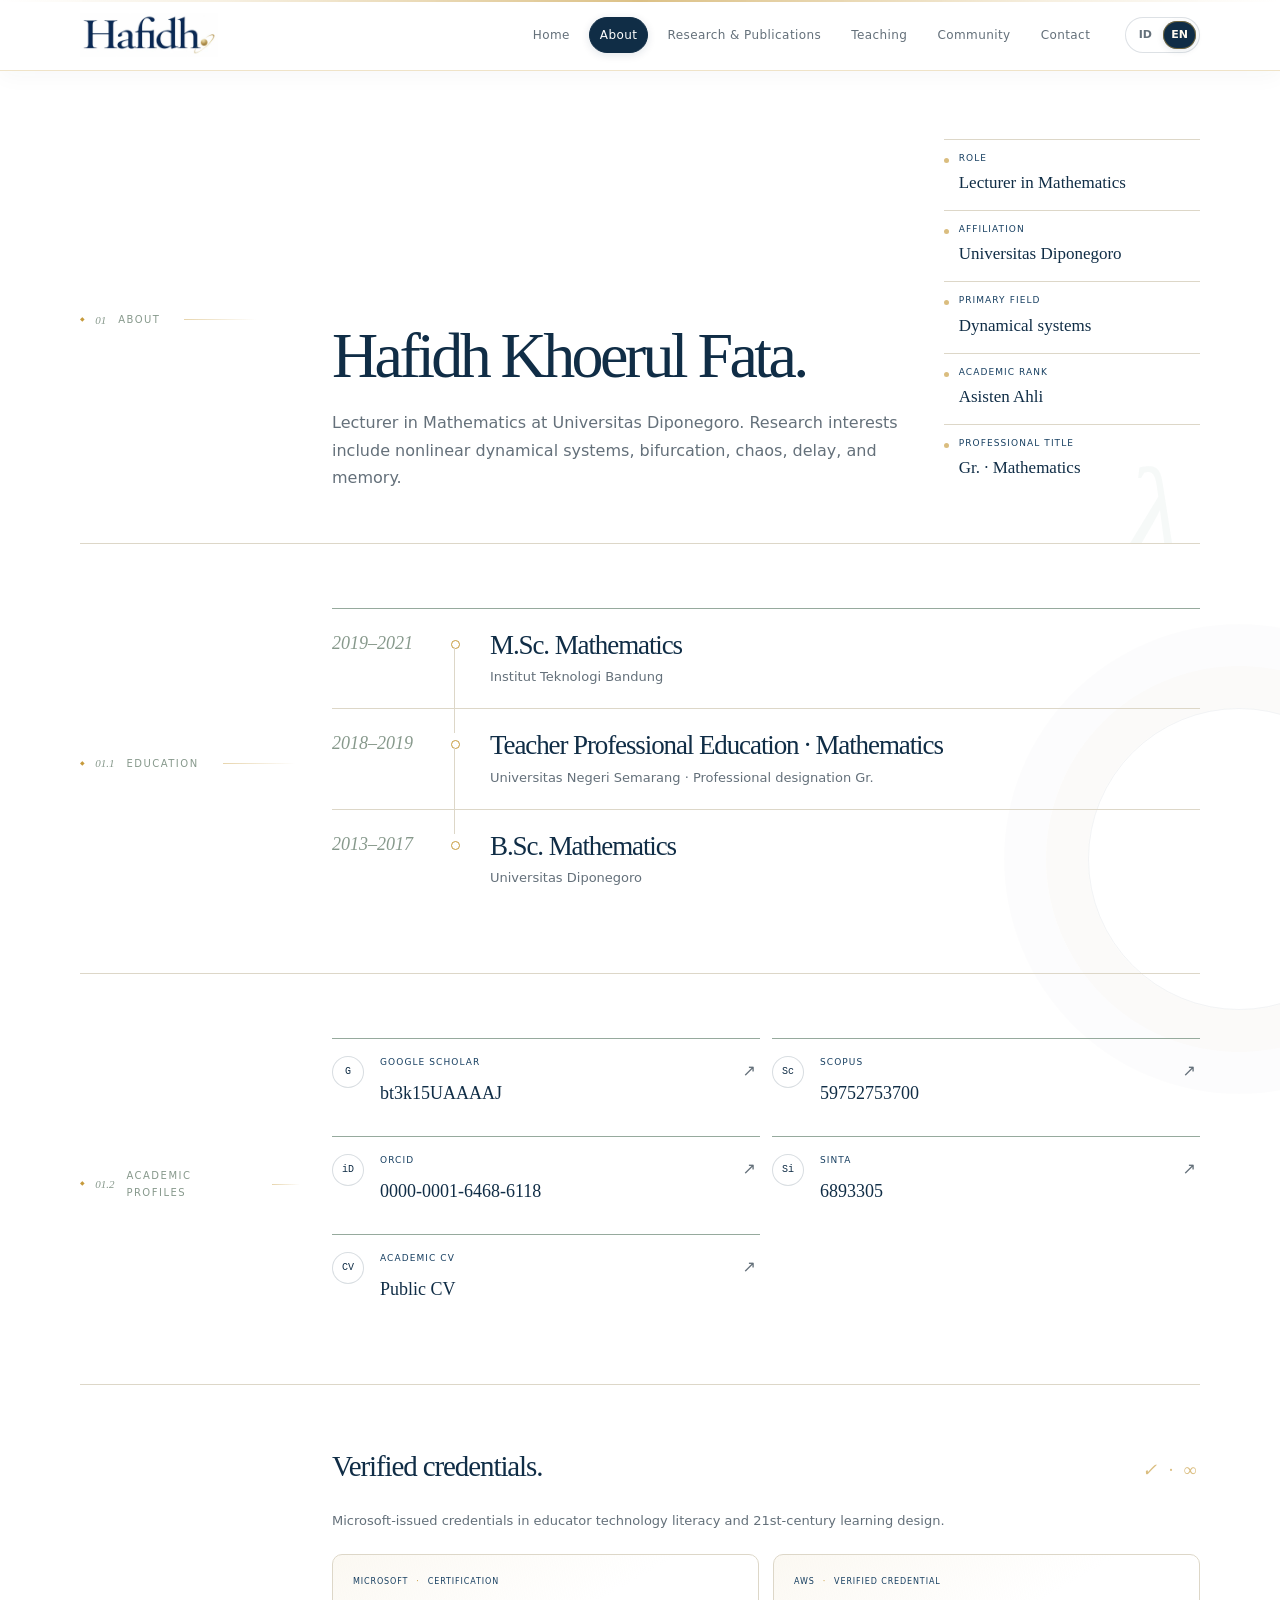
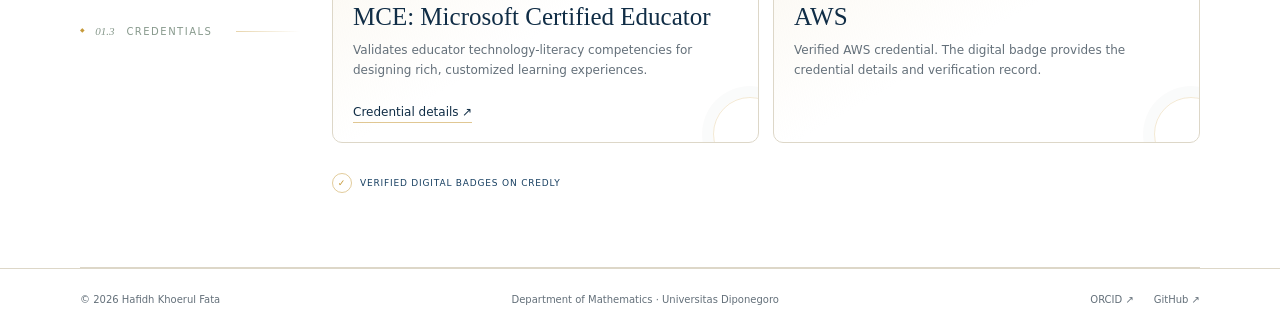
==== about/index.html @ 0c9932e9 "Correct verified credentials to AWS and MCE" ====
<!doctype html><html lang="en"><head>
<meta charset="utf-8"><meta name="viewport" content="width=device-width,initial-scale=1"><meta name="theme-color" content="#ffffff">
<meta name="description" content="Academic profile of Hafidh Khoerul Fata, lecturer in Mathematics at Universitas Diponegoro.">
<title>About · Hafidh Khoerul Fata</title><link rel="canonical" href="https://hafidh-fata.github.io/about/">
<link rel="icon" href="data:image/svg+xml,%3Csvg xmlns='http://www.w3.org/2000/svg' viewBox='0 0 64 64'%3E%3Crect width='64' height='64' rx='16' fill='%23102d46'/%3E%3Ctext x='32' y='44' font-size='40' font-family='Georgia' text-anchor='middle' fill='%23f7f7f2'%3Eh%3C/text%3E%3C/svg%3E">
<link rel="stylesheet" href="/styles.css"><meta property="og:title" content="About · Hafidh Khoerul Fata"><meta property="og:description" content="Academic profile, education, researcher identities, and verified credentials."><meta property="og:type" content="profile"><meta property="og:url" content="https://hafidh-fata.github.io/about/"><meta name="twitter:card" content="summary">
<script type="application/ld+json">{"@context":"https://schema.org","@type":"Person","name":"Hafidh Khoerul Fata","honorificSuffix":"Gr.","url":"https://hafidh-fata.github.io/about/","jobTitle":"Lecturer in Mathematics","affiliation":{"@type":"CollegeOrUniversity","name":"Universitas Diponegoro"},"alumniOf":[{"@type":"CollegeOrUniversity","name":"Universitas Diponegoro"},{"@type":"CollegeOrUniversity","name":"Universitas Negeri Semarang"},{"@type":"CollegeOrUniversity","name":"Institut Teknologi Bandung"}],"sameAs":["https://orcid.org/0000-0001-6468-6118","https://www.scopus.com/authid/detail.uri?authorId=59752753700","https://scholar.google.com/citations?user=bt3k15UAAAAJ","https://sinta.kemdiktisaintek.go.id/authors/profile/6893305"]}</script>
</head>
<body data-page="about"><a class="skip" href="#main" data-i18n="skip">Skip to content</a>
<header><div class="wrap nav">
<a class="brand brand-logo" href="/" aria-label="Hafidh Khoerul Fata"><img class="brand-mark" src="/assets/hafidh-logo.webp" alt="" decoding="async" style="display:block;width:138px;height:auto;max-width:138px;"></a>
<nav aria-label="Main navigation">
<a href="/" data-nav="home" data-i18n="navHome">Home</a>
<a href="/about/" data-nav="about" data-i18n="navAbout">About</a>
<a href="/research/" data-nav="research" data-i18n="navResearchPublications">Research &amp; Publications</a>
<a href="/teaching/" data-nav="teaching" data-i18n="navTeaching">Teaching</a>
<a href="/community/" data-nav="community" data-i18n="navCommunity">Community</a>
<a href="/contact/" data-nav="contact" data-i18n="navContact">Contact</a>
</nav>
<div class="languages" role="group" aria-label="Language / Bahasa"><button type="button" data-lang="id" aria-label="Bahasa Indonesia" aria-pressed="false">ID</button><button type="button" data-lang="en" aria-label="English" aria-pressed="true">EN</button></div>
</div></header>

<main id="main"><div class="wrap">
<section class="profile-hero">
<div class="section-label"><span>01</span><span data-i18n="aboutLabel">ABOUT</span></div>
<div class="profile-hero-main">
<div>
<h1>Hafidh Khoerul Fata.</h1>
<p class="profile-lead" data-i18n="aboutLead">Lecturer in Mathematics at Universitas Diponegoro. Research interests include nonlinear dynamical systems, bifurcation, chaos, delay, and memory.</p>
</div>
<div class="profile-summary">
<div><small data-i18n="factRole">ROLE</small><strong data-i18n="factRoleValue">Lecturer in Mathematics</strong></div>
<div><small data-i18n="factAff">AFFILIATION</small><strong data-i18n="factAffValue">Universitas Diponegoro</strong></div>
<div><small data-i18n="factField">PRIMARY FIELD</small><strong data-i18n="factFieldValue">Dynamical systems</strong></div><div><small data-i18n="academicRankLabel">ACADEMIC RANK</small><strong data-i18n="academicRankValue">Asisten Ahli</strong></div><div><small data-i18n="professionalTitleLabel">PROFESSIONAL TITLE</small><strong data-i18n="professionalTitleValue">Gr. · Mathematics</strong></div>
</div>
</div>
</section>

<section class="section"><div class="content-grid">
<div class="section-label"><span>01.1</span><span data-i18n="educationLabel">EDUCATION</span></div>
<div class="education-list">
<article><div class="education-year">2019–2021</div><div><h2 data-i18n="eduMaster">M.Sc. Mathematics</h2><p>Institut Teknologi Bandung</p></div></article>
<article><div class="education-year">2018–2019</div><div><h2 data-i18n="eduProfessional">Teacher Professional Education · Mathematics</h2><p>Universitas Negeri Semarang · <span data-i18n="professionalDesignation">Professional designation Gr.</span></p></div></article>
<article><div class="education-year">2013–2017</div><div><h2 data-i18n="eduBachelor">B.Sc. Mathematics</h2><p>Universitas Diponegoro</p></div></article>
</div>
</div></section>

<section class="section"><div class="content-grid">
<div class="section-label"><span>01.2</span><span data-i18n="academicProfiles">ACADEMIC PROFILES</span></div>
<div class="profile-links">
<a href="https://scholar.google.com/citations?hl=en&user=bt3k15UAAAAJ"><small>Google Scholar</small><strong>bt3k15UAAAAJ</strong><span>↗</span></a>
<a href="https://www.scopus.com/authid/detail.uri?authorId=59752753700"><small>Scopus</small><strong>59752753700</strong><span>↗</span></a>
<a href="https://orcid.org/0000-0001-6468-6118"><small>ORCID</small><strong>0000-0001-6468-6118</strong><span>↗</span></a>
<a href="https://sinta.kemdiktisaintek.go.id/authors/profile/6893305"><small>SINTA</small><strong>6893305</strong><span>↗</span></a><a href="/cv/"><small data-i18n="academicCv">ACADEMIC CV</small><strong data-i18n="viewCv">Public CV</strong><span>↗</span></a>
</div>
</div></section>

<section class="section"><div class="content-grid">
<div class="section-label"><span>01.3</span><span data-i18n="credentialsLabel">CREDENTIALS</span></div>
<div class="credentials-block">
<div class="credential-heading-row"><h2 data-i18n="credentialsHeading">Verified credentials.</h2><span class="math-ornament" aria-hidden="true">✓ · ∞</span></div>
<p class="credential-intro" data-i18n="credentialsIntro">Verified professional credentials from AWS and Microsoft.</p>
<div class="credential-detail-grid">
<article class="credential-detail">
<div class="credential-kicker"><span>Microsoft</span><span>Certification</span></div>
<h3>MCE: Microsoft Certified Educator</h3>
<p data-i18n="mceDescription">Validates educator technology-literacy competencies for designing rich, customized learning experiences.</p>
<a class="text-link" href="https://learn.microsoft.com/en-us/credentials/certifications/microsoft-certified-educator/" data-i18n="credentialLearnMore">Credential details ↗</a>
</article>
<article class="credential-detail">
<div class="credential-kicker"><span>AWS</span><span data-i18n="verifiedCredential">Verified credential</span></div>
<h3>AWS</h3>
<p data-i18n="awsCredentialDescription">Verified AWS credential. The digital badge provides the credential details and verification record.</p>
</article>
</div>
<div class="credential-verification-label"><span aria-hidden="true">✓</span><span data-i18n="credlyVerification">Verified digital badges on Credly</span></div>
<div class="credential-grid">
<div data-iframe-width="150" data-iframe-height="270" data-share-badge-id="0ee6dc2f-8d0f-4e94-ad6f-f0076de684e7" data-share-badge-host="https://www.credly.com"></div>
<div data-iframe-width="150" data-iframe-height="270" data-share-badge-id="3b27a1b9-ca10-4aec-8797-dd8df52ab67c" data-share-badge-host="https://www.credly.com"></div>
</div>
</div>
</div></section>
</div></main>

<footer><div class="wrap footer-inner"><span>© <span id="year">2026</span> Hafidh Khoerul Fata</span><span data-i18n="footerLocation">Department of Mathematics · Universitas Diponegoro</span><div><a href="https://orcid.org/0000-0001-6468-6118">ORCID ↗</a><a href="https://github.com/hafidh-fata">GitHub ↗</a></div></div></footer>
<script async src="https://cdn.credly.com/assets/utilities/embed.js"></script><script src="/site.js"></script></body></html>
---- styles.css ----
:root{--paper:#f7f7f2;--ink:#192e33;--muted:#586967;--teal:#246a62;--line:#d8dfd8;--soft:#e9eee5;--accent:#c16b39;--serif:Georgia,'Times New Roman',serif}
*{box-sizing:border-box}
html{scroll-behavior:smooth}
body{margin:0;background:var(--paper);color:var(--ink);font:16px/1.7 system-ui,-apple-system,BlinkMacSystemFont,'Segoe UI',sans-serif}
a{color:inherit;text-decoration:none}
button{font:inherit}
a:focus-visible,button:focus-visible{outline:3px solid var(--accent);outline-offset:5px}
::selection{background:#c9ded3}
.wrap{width:min(1180px,calc(100% - 96px));margin:auto}
.skip{position:fixed;top:-80px;left:10px;background:var(--ink);color:white;padding:12px;z-index:100}
.skip:focus{top:10px}
header{position:sticky;top:0;z-index:20;background:rgba(247,247,242,.96);backdrop-filter:blur(10px);border-bottom:1px solid var(--line)}
.nav{min-height:86px;display:flex;align-items:center;justify-content:space-between;gap:28px}
.brand{font-family:var(--serif);font-size:29px;letter-spacing:-1.3px;white-space:nowrap}
.brand span{color:var(--teal)}
nav{display:flex;gap:27px;align-items:center;margin-left:auto}
nav a{font-size:12px;letter-spacing:.035em;color:var(--muted);position:relative}
nav a:hover,nav a[aria-current="page"]{color:var(--teal)}
nav a[aria-current="page"]:after{content:"";position:absolute;left:0;right:0;bottom:-11px;height:1px;background:var(--teal)}
.languages{display:flex;gap:2px;padding:4px;border:1px solid var(--line);border-radius:6px}
.languages button{font-size:11px;font-weight:650;border:0;padding:5px 9px;background:transparent;color:var(--muted);cursor:pointer;border-radius:3px}
.languages button[aria-pressed=true]{background:var(--ink);color:#fff}
.eyebrow{font-size:10px;font-weight:650;letter-spacing:.19em;text-transform:uppercase;color:var(--teal);display:flex;align-items:center;gap:12px}
.eyebrow:before{content:"";width:24px;height:1px;background:currentColor}
h1,h2,h3,p{overflow-wrap:anywhere}
h1{font:clamp(48px,5.8vw,76px)/1.03 var(--serif);letter-spacing:-3.6px;margin:27px 0 25px;font-weight:400}
h1 em{font-weight:400;color:var(--teal)}
h2{font:40px/1.2 var(--serif);font-weight:400;letter-spacing:-1.1px;margin:0}
h3{font-weight:500}
.intro{font-size:17px;line-height:1.8;color:var(--muted);max-width:500px}
.affiliation{font-size:12px;color:var(--muted);margin:25px 0 30px;padding-left:14px;border-left:2px solid #a8bcb0}
.actions,.small-links{display:flex;gap:24px;align-items:center;flex-wrap:wrap}
.button{display:inline-flex;gap:26px;align-items:center;padding:12px 21px;background:var(--ink);color:#fff;font-size:12px;border-radius:3px}
.button:hover{background:var(--teal)}
.text-link{font-size:12px;border-bottom:1px solid #9aaea0;padding-bottom:3px}
.home-hero{display:grid;grid-template-columns:1.1fr 1fr;gap:70px;align-items:center;padding:85px 0 65px}
.art-shell{min-width:0}
.art{position:relative;aspect-ratio:1/1.04;background:#172f35;border-radius:5px;overflow:hidden;color:#e4eadf;margin:0}
.art:before{position:absolute;inset:0;content:"";background-image:linear-gradient(#ffffff05 1px,transparent 1px),linear-gradient(90deg,#ffffff05 1px,transparent 1px);background-size:44px 44px}
.art-top{position:absolute;top:25px;left:28px;right:28px;display:flex;justify-content:space-between;font-size:9px;letter-spacing:.13em;color:#b2c5be}
.art svg{position:absolute;width:100%;height:100%;inset:0}
.art-bottom{position:absolute;bottom:25px;left:28px;right:28px;border-top:1px solid #ffffff25;padding-top:15px;display:flex;justify-content:space-between;align-items:flex-end;gap:15px}
.art-bottom p{margin:0;font:italic 19px/1.3 var(--serif);max-width:58%}
.art-bottom>span{flex-shrink:0;font:10px/1.7 monospace;color:#b2c5be}
.dot{width:5px;height:5px;background:#b4c7a2;border-radius:50%;display:inline-block;margin-right:6px}
.orbit-controls{display:flex;align-items:center;justify-content:space-between;gap:12px;padding-top:12px;min-height:48px}
.orbit-buttons{display:flex;gap:8px}
.orbit-controls button{border:1px solid var(--line);border-radius:4px;padding:7px 12px;background:transparent;color:var(--ink);font-size:11px;cursor:pointer;min-height:36px}
.orbit-controls button:hover:not(:disabled){background:var(--soft)}
.orbit-controls button:disabled{opacity:.45;cursor:default}
#orbit-status{font-size:10px;color:var(--muted);text-align:right}
.subjects{border-top:1px solid var(--line);border-bottom:1px solid var(--line);display:flex;gap:20px;justify-content:space-between;padding:20px 0;font-size:10px;color:var(--muted);text-transform:uppercase;letter-spacing:.1em}
.subjects span+span:before{content:"＋";margin-right:25px;color:#789285}
.home-section,.section{padding:78px 0;border-bottom:1px solid var(--line)}
.section-head{display:grid;grid-template-columns:250px 1fr;gap:40px;margin-bottom:40px}
.section-label{font-size:10px;color:var(--teal);letter-spacing:.15em;text-transform:uppercase;padding-top:10px}
.section-label span{color:#87998c;margin-right:17px}
.section-summary{margin:17px 0 0;max-width:700px;color:var(--muted);font-size:15px}
.home-grid{display:grid;grid-template-columns:repeat(4,1fr);gap:28px}.research-grid{display:grid;grid-template-columns:repeat(3,1fr);gap:32px}
.card{padding-top:22px;border-top:1px solid #96aa9d}
.card-number{font:italic 24px var(--serif);color:#8ba18c}
.card h3{font:24px/1.25 var(--serif);font-weight:400;margin:20px 0 13px}
.card p{font-size:13px;color:var(--muted);margin:0 0 18px}
.tags{display:flex;gap:7px;flex-wrap:wrap;margin-top:20px}
.tags span{font-size:9px;border:1px solid var(--line);padding:4px 8px;border-radius:3px;color:var(--muted)}
.page-hero{padding:82px 0 62px;border-bottom:1px solid var(--line);display:grid;grid-template-columns:250px minmax(0,1fr);gap:40px}
.page-hero h1{font-size:clamp(46px,5vw,70px);max-width:800px;margin-top:10px}
.page-hero p{max-width:700px;color:var(--muted);font-size:16px}
.content-grid{display:grid;grid-template-columns:250px minmax(0,1fr);gap:40px}
.prose{max-width:760px}
.prose p{color:var(--muted);margin:0 0 22px}
.prose strong{color:var(--ink);font-weight:600}
.fact-grid{display:grid;grid-template-columns:repeat(2,1fr);gap:22px;margin-top:34px}
.fact{border-top:1px solid var(--line);padding-top:15px}
.fact small{display:block;color:var(--teal);font-size:9px;letter-spacing:.13em;text-transform:uppercase;margin-bottom:7px}
.fact span{font-family:var(--serif);font-size:19px}
.research-list{display:grid;gap:46px}
.research-item{display:grid;grid-template-columns:120px minmax(0,1fr);gap:30px;padding-top:25px;border-top:1px solid #96aa9d}
.research-item .number{font:italic 27px var(--serif);color:#8ba18c}
.research-item h2{font-size:31px;margin-bottom:13px}
.research-item p{color:var(--muted);margin:0;max-width:720px}
.publication-list{display:grid;gap:0}
.publication{padding:28px 0;border-top:1px solid var(--line)}
.publication:first-child{border-top:1px solid #96aa9d}
.pub-meta{display:flex;justify-content:space-between;gap:16px;font-size:10px;color:var(--teal);letter-spacing:.1em}
.publication h2{font-size:27px;line-height:1.35;margin:14px 0}
.publication h2 a:hover{color:var(--teal)}
.publication p{font-size:13px;color:var(--muted);margin:6px 0}
.course-list{display:grid;gap:0}
.course{display:grid;grid-template-columns:minmax(0,1fr) auto;gap:25px;align-items:start;border-top:1px solid var(--line);padding:24px 0}
.course h2{font-size:25px}
.course p{font-size:13px;color:var(--muted);max-width:690px;margin:8px 0 0}
.course .level{font-size:10px;letter-spacing:.06em;color:var(--muted);white-space:nowrap;padding-top:8px}
.contact-panel{margin:0;padding:44px 46px;background:var(--soft);border-radius:4px;display:grid;grid-template-columns:1fr auto;gap:40px;align-items:center}
.contact-panel h2{font-size:35px;margin:10px 0 13px}
.contact-panel p{color:var(--muted);font-size:14px;max-width:600px;margin:0}
.contact-list{margin-top:32px;display:grid;grid-template-columns:repeat(3,1fr);gap:20px}
.contact-item{border-top:1px solid #96aa9d;padding-top:15px}
.contact-item small{display:block;color:var(--teal);font-size:9px;letter-spacing:.12em;text-transform:uppercase}
.contact-item a,.contact-item span{display:inline-block;margin-top:8px;font-size:13px}
footer{border-top:1px solid var(--line);padding:26px 0}
.footer-inner{display:flex;justify-content:space-between;gap:20px;font-size:10px;color:var(--muted)}
.footer-inner a{margin-left:20px}
@media(max-width:1000px){.wrap{width:calc(100% - 56px)}.home-hero{gap:35px}nav{gap:14px}.section-head,.page-hero,.content-grid{grid-template-columns:170px 1fr;gap:25px}.subjects{font-size:8px;gap:10px}.subjects span+span:before{margin-right:10px}}
@media(max-width:760px){.wrap{width:calc(100% - 40px)}.nav{min-height:72px;gap:12px;flex-wrap:wrap;padding:16px 0 12px}.brand{font-size:27px}.languages{margin-left:auto}nav{order:3;width:100%;margin:0;justify-content:space-between;gap:8px;overflow-x:auto;padding-bottom:2px}nav a{font-size:10px;white-space:nowrap}nav a[aria-current="page"]:after{bottom:-5px}.home-hero{grid-template-columns:1fr;gap:36px;padding:45px 0 35px}h1{font-size:58px;letter-spacing:-3px}.intro{font-size:16px;max-width:100%}.art{aspect-ratio:1.12}.subjects{flex-wrap:wrap;justify-content:flex-start;gap:10px 20px;font-size:9px}.subjects span+span:before{display:none}.home-section,.section{padding:48px 0}.section-head,.page-hero,.content-grid{display:block}.section-label{margin-bottom:17px}.home-grid,.research-grid{grid-template-columns:1fr;gap:29px}.page-hero{padding:48px 0 38px}.page-hero h1{font-size:50px}.fact-grid{grid-template-columns:1fr}.research-item{grid-template-columns:1fr;gap:8px}.research-item h2{font-size:28px}.contact-panel{padding:30px 25px;grid-template-columns:1fr}.contact-list{grid-template-columns:1fr}.course{grid-template-columns:1fr;gap:6px}.course .level{padding:0}.footer-inner{flex-direction:column;gap:8px}.footer-inner a{margin:0 22px 0 0}}
@media(prefers-reduced-motion:reduce){html{scroll-behavior:auto}}

@media(max-width:1000px) and (min-width:761px){.home-grid{grid-template-columns:repeat(2,1fr)}}

.home-feature-grid{display:grid;grid-template-columns:1fr 1fr;gap:40px}
.home-feature{padding-top:4px}
.home-feature h2{font-size:34px;margin:18px 0 14px;max-width:520px}
.home-feature>p{color:var(--muted);font-size:14px;max-width:560px;margin:0 0 20px}
.home-feature .text-link{display:inline-block;margin-top:22px}
.featured-work{border-left:1px solid var(--line);padding-left:40px}
.featured-work .pub-meta{margin-top:18px}
.featured-work h2{font-size:27px;line-height:1.35}
.home-profiles{display:grid;grid-template-columns:repeat(4,1fr);border-bottom:1px solid var(--line);padding:26px 0 34px}
.home-profiles a{padding:12px 18px;border-left:1px solid var(--line)}
.home-profiles a:first-child{border-left:0;padding-left:0}
.home-profiles small{display:block;color:var(--teal);font-size:9px;letter-spacing:.12em;text-transform:uppercase;margin-bottom:5px}
.home-profiles span{font-size:12px;color:var(--muted)}
.home-profiles a:hover span{color:var(--teal)}

.profile-hero{padding:82px 0 62px;border-bottom:1px solid var(--line);display:grid;grid-template-columns:250px minmax(0,1fr);gap:40px}
.profile-hero-main{display:grid;grid-template-columns:minmax(0,1.45fr) minmax(240px,.65fr);gap:54px;align-items:end}
.profile-hero h1{font-size:clamp(46px,5vw,70px);max-width:760px;margin:10px 0 20px}
.profile-lead{max-width:690px;color:var(--muted);font-size:16px;margin:0}
.profile-summary{display:grid;gap:15px;padding-bottom:8px}
.profile-summary div{border-top:1px solid var(--line);padding-top:11px}
.profile-summary small{display:block;color:var(--teal);font-size:9px;letter-spacing:.12em;text-transform:uppercase;margin-bottom:3px}
.profile-summary strong{font-family:var(--serif);font-size:17px;font-weight:400}

.education-list{display:grid;gap:0}
.education-list article{display:grid;grid-template-columns:130px minmax(0,1fr);gap:28px;border-top:1px solid var(--line);padding:24px 0}
.education-list article:first-child{border-top:1px solid #96aa9d}
.education-year{font:italic 18px var(--serif);color:#87998c;padding-top:4px}
.education-list h2{font-size:27px}
.education-list p{margin:5px 0 0;color:var(--muted);font-size:13px}

.profile-links{display:grid;grid-template-columns:repeat(2,1fr);gap:16px}
.profile-links a{position:relative;border-top:1px solid #96aa9d;padding:16px 34px 16px 0;min-height:86px}
.profile-links small{display:block;color:var(--teal);font-size:9px;letter-spacing:.12em;text-transform:uppercase;margin-bottom:7px}
.profile-links strong{font-family:var(--serif);font-size:18px;font-weight:400}
.profile-links a>span{position:absolute;right:4px;top:18px;color:var(--muted)}
.profile-links a:hover strong,.profile-links a:hover>span{color:var(--teal)}

.credentials-block h2{font-size:29px;margin-bottom:24px}
.credential-grid{display:flex;gap:30px;flex-wrap:wrap;align-items:flex-start}
@media(max-width:1000px){
 .home-feature-grid{gap:28px}
 .featured-work{padding-left:28px}
 .home-profiles{grid-template-columns:repeat(2,1fr)}
 .home-profiles a:nth-child(3){border-left:0;padding-left:0}
 .profile-hero{grid-template-columns:170px minmax(0,1fr);gap:25px}
 .profile-hero-main{grid-template-columns:1fr;gap:28px}
}
@media(max-width:760px){
 .home-feature-grid{grid-template-columns:1fr;gap:44px}
 .featured-work{border-left:0;border-top:1px solid var(--line);padding-left:0;padding-top:34px}
 .home-profiles{grid-template-columns:1fr;padding-top:12px}
 .home-profiles a,.home-profiles a:first-child,.home-profiles a:nth-child(3){border-left:0;border-top:1px solid var(--line);padding:14px 0}
 .profile-hero{display:block;padding:48px 0 38px}
 .profile-hero .section-label{margin-bottom:17px}
 .profile-hero h1{font-size:50px}
 .profile-links{grid-template-columns:1fr}
 .education-list article{grid-template-columns:1fr;gap:5px}
}

.index-badge{display:inline-block;margin-left:8px;padding:2px 6px;border:1px solid #9db4a8;border-radius:999px;font-size:8px;letter-spacing:.08em;text-transform:uppercase;color:var(--teal);vertical-align:1px}
.metrics-note{margin:18px 0 0;color:var(--muted);font-size:9px;letter-spacing:.12em;text-transform:uppercase}
.loading-text{color:var(--muted);font-size:13px}
.related-outputs{margin-top:22px;padding-top:16px;border-top:1px solid var(--line)}
.related-outputs>small{display:block;color:var(--teal);font-size:9px;letter-spacing:.12em;margin-bottom:7px}
.mini-output{display:grid;grid-template-columns:48px minmax(0,1fr) 20px;gap:10px;align-items:start;padding:8px 0;border-top:1px solid #e2e6e0;font-size:11px}
.mini-output span{color:var(--muted)}.mini-output strong{font-weight:500}.mini-output em{font-style:normal;color:var(--teal)}
.large-tags{align-content:start}
.cv-page .publication h2{font-size:22px}
@media print{
 header,footer,.print-button,.languages,.skip{display:none!important}
 body{background:#fff;color:#000;font-size:11pt}
 .wrap{width:100%;max-width:none}
 .section,.page-hero{padding:18px 0;break-inside:avoid}
 a{text-decoration:none;color:#000}
 .publication{break-inside:avoid}
}

/* === visual language: phase space / orbit notation === */
.sr-only{position:absolute!important;width:1px!important;height:1px!important;padding:0!important;margin:-1px!important;overflow:hidden!important;clip:rect(0,0,0,0)!important;white-space:nowrap!important;border:0!important}
body{position:relative}
body:after{content:"";position:fixed;right:-110px;bottom:-110px;width:300px;height:300px;border:1px solid rgba(36,106,98,.07);border-radius:50%;box-shadow:0 0 0 42px rgba(36,106,98,.025),0 0 0 84px rgba(36,106,98,.015);pointer-events:none;z-index:-1}
.brand{position:relative}
.brand:after{content:"•";position:absolute;right:-11px;top:-2px;font-size:9px;color:var(--accent);opacity:.75}
nav a[aria-current="page"]:after{left:50%;right:auto;bottom:-13px;width:5px;height:5px;background:var(--teal);transform:translateX(-50%) rotate(45deg)}
nav a:hover:before{content:"·";position:absolute;left:-9px;color:var(--accent)}
.eyebrow:before{content:"∿";width:auto;height:auto;background:none;font:italic 18px/1 var(--serif);letter-spacing:0;color:var(--teal)}
.section-label{position:relative;display:flex;align-items:center;gap:0;min-height:24px}
.section-label:after{content:"";height:1px;flex:1;min-width:28px;max-width:72px;margin-left:12px;background:linear-gradient(90deg,var(--line),transparent)}
.section-label:before{content:"◆";font-size:6px;color:var(--accent);margin-right:9px;transform:translateY(-1px)}
.section-label span{margin-right:12px}
.section-label span:first-child{font-family:var(--serif);font-style:italic;letter-spacing:0;font-size:11px}
.subjects span+span:before{content:"◇";margin-right:25px;color:#789285}
.tags span{position:relative;border-radius:999px;padding:4px 10px;background:rgba(255,255,255,.18)}
.tags span:before{content:"·";margin-right:5px;color:var(--teal);font-weight:700}
.home-hero{position:relative;isolation:isolate}
.home-hero:before{content:"";position:absolute;z-index:-1;right:33%;top:12%;width:94px;height:94px;border:1px solid rgba(36,106,98,.10);border-radius:50%;box-shadow:0 0 0 18px rgba(36,106,98,.025)}
.home-hero:after{content:"xₙ → xₙ₊₁";position:absolute;z-index:-1;left:-32px;bottom:54px;writing-mode:vertical-rl;transform:rotate(180deg);font:10px/1.2 monospace;letter-spacing:.11em;color:rgba(88,105,103,.30)}
.art{box-shadow:0 18px 48px rgba(25,46,51,.08)}
.art-shell{position:relative}
.art-shell:before{content:"λ";position:absolute;right:-24px;top:-37px;font:italic 46px/1 var(--serif);color:rgba(36,106,98,.14);z-index:2;pointer-events:none}
.art-shell:after{content:"Δ";position:absolute;left:-22px;bottom:39px;font:italic 18px/1 var(--serif);color:rgba(193,107,57,.38);z-index:2;pointer-events:none}
.symbol-link{display:inline-grid;place-items:center;width:38px;height:38px;border:1px solid var(--line);border-radius:50%;font-size:17px;color:var(--teal);transition:transform .18s ease,border-color .18s ease,background .18s ease}
.symbol-link:hover{transform:translate(2px,-2px);border-color:#9eb6aa;background:var(--soft)}
.home-feature>.symbol-link,.featured-work>.symbol-link{margin-top:22px}
.home-profiles a{position:relative;padding-left:55px}
.home-profiles a:first-child{padding-left:42px}
.home-profiles a:before{position:absolute;left:16px;top:9px;width:26px;height:26px;display:grid;place-items:center;border:1px solid var(--line);border-radius:50%;font:10px/1 monospace;color:var(--teal)}
.home-profiles a:first-child:before{content:"G";left:0}
.home-profiles a:nth-child(2):before{content:"Sc"}
.home-profiles a:nth-child(3):before{content:"iD"}
.home-profiles a:nth-child(4):before{content:"Si"}
.home-profiles a:hover:before{border-color:var(--teal);background:var(--soft)}
.profile-hero{position:relative;overflow:hidden}
.profile-hero:after{content:"λ";position:absolute;right:18px;bottom:-34px;font:italic 128px/1 var(--serif);color:rgba(36,106,98,.045);pointer-events:none}
.profile-summary div{position:relative;padding-left:15px}
.profile-summary div:before{content:"";position:absolute;left:0;top:18px;width:5px;height:5px;border-radius:50%;background:var(--teal);opacity:.65}
.profile-links a{padding-left:48px}
.profile-links a:before{position:absolute;left:0;top:17px;width:30px;height:30px;display:grid;place-items:center;border:1px solid var(--line);border-radius:50%;font:10px/1 monospace;color:var(--teal)}
.profile-links a:nth-child(1):before{content:"G"}
.profile-links a:nth-child(2):before{content:"Sc"}
.profile-links a:nth-child(3):before{content:"iD"}
.profile-links a:nth-child(4):before{content:"Si"}
.profile-links a:nth-child(5):before{content:"CV"}
.profile-links a:hover:before{border-color:var(--teal);background:var(--soft)}
.education-list article{position:relative}
.education-list article:before{content:"";position:absolute;left:119px;top:31px;width:7px;height:7px;border:1px solid var(--teal);border-radius:50%;background:var(--paper)}
.education-list article:after{content:"";position:absolute;left:122px;top:39px;bottom:-25px;width:1px;background:var(--line)}
.education-list article:last-child:after{display:none}
.publication{position:relative}
.publication:before{content:"";position:absolute;left:-14px;top:35px;width:4px;height:4px;border-radius:50%;background:var(--teal);opacity:0;transition:opacity .18s ease}
.publication:hover:before{opacity:.8}
.publication h2 a span[aria-hidden="true"]{display:inline-grid;place-items:center;width:24px;height:24px;margin-left:4px;border:1px solid var(--line);border-radius:50%;font:12px/1 sans-serif;vertical-align:3px}
.publication h2 a:hover span[aria-hidden="true"]{border-color:var(--teal);background:var(--soft)}
.research-item{position:relative}
.research-item .number{position:relative}
.research-item .number:after{content:"";display:block;width:24px;height:1px;background:var(--line);margin-top:10px}
.research-item:nth-child(1) .number:before{content:"μ";position:absolute;right:8px;top:-6px;font:italic 15px var(--serif);color:rgba(36,106,98,.3)}
.research-item:nth-child(2) .number:before{content:"τ";position:absolute;right:8px;top:-6px;font:italic 15px var(--serif);color:rgba(36,106,98,.3)}
.research-item:nth-child(3) .number:before{content:"f";position:absolute;right:8px;top:-6px;font:italic 15px var(--serif);color:rgba(36,106,98,.3)}
.research-item:nth-child(4) .number:before{content:"λ";position:absolute;right:8px;top:-6px;font:italic 15px var(--serif);color:rgba(36,106,98,.3)}
.orbit-controls button{border-radius:999px}
.orbit-controls button:first-child:before{content:"◌";margin-right:6px;color:var(--teal)}
.orbit-controls button:last-child:before{content:"↺";margin-right:6px;color:var(--teal)}
.credential-heading-row{display:flex;align-items:baseline;justify-content:space-between;gap:20px}
.math-ornament{font:italic 18px var(--serif);color:rgba(36,106,98,.45);letter-spacing:.18em}
.hero-symbols{display:flex;gap:16px;margin-top:18px}
.hero-symbols span{display:grid;place-items:center;width:30px;height:30px;border:1px solid var(--line);border-radius:50%;font:italic 14px var(--serif);color:var(--teal);background:rgba(255,255,255,.18)}
@media(max-width:760px){
 body:after,.home-hero:after,.art-shell:before,.art-shell:after,.profile-hero:after{display:none}
 .home-hero:before{right:-22px;top:16%;width:64px;height:64px}
 .section-label:after{max-width:40px}
 .home-profiles a,.home-profiles a:first-child,.home-profiles a:nth-child(3){padding-left:42px}
 .home-profiles a:before,.home-profiles a:first-child:before{left:0}
 .education-list article:before,.education-list article:after{display:none}
 .profile-links a{padding-left:44px}
}
@media(prefers-reduced-motion:reduce){.symbol-link{transition:none}}

/* Continuous attractor tracer */
.orbit-tracer{filter:drop-shadow(0 0 3px rgba(243,221,170,.58)) drop-shadow(0 0 8px rgba(243,221,170,.22))}
.orbit-tail{filter:drop-shadow(0 0 2px rgba(243,221,170,.16))}
@media(prefers-reduced-motion:reduce){.orbit-tracer,.orbit-tail{filter:none}}

/* === compact-medium density === */
@media(min-width:1001px){
 .wrap{width:min(1120px,calc(100% - 88px))}
 .nav{min-height:80px;gap:24px}
 nav{gap:23px}
 .home-hero{gap:52px;padding:72px 0 56px}
 .home-section,.section{padding:64px 0}
 .page-hero{padding:68px 0 52px;grid-template-columns:220px minmax(0,1fr);gap:32px}
 .content-grid{grid-template-columns:220px minmax(0,1fr);gap:32px}
 .profile-hero{padding:68px 0 52px;grid-template-columns:220px minmax(0,1fr);gap:32px}
 .profile-hero-main{gap:40px}
 .section-head{grid-template-columns:220px 1fr;gap:32px;margin-bottom:34px}
 .home-feature-grid{gap:30px}
 .featured-work{padding-left:30px}
 .home-profiles{padding:22px 0 28px}
 .research-list{gap:36px}
 .research-item{grid-template-columns:105px minmax(0,1fr);gap:26px;padding-top:22px}
 .publication{padding:23px 0}
 .course{padding:20px 0}
 .fact-grid{gap:18px;margin-top:28px}
 .profile-summary{gap:12px}
 .education-list article{padding:20px 0}
 .profile-links{gap:12px}
 .credential-grid{gap:24px}
 .contact-list{margin-top:26px;gap:18px}
 footer{padding:22px 0}
}
@media(max-width:1000px) and (min-width:761px){
 .wrap{width:calc(100% - 52px)}
 .home-section,.section{padding:58px 0}
 .page-hero,.profile-hero{padding:60px 0 46px}
 .research-list{gap:34px}
 .publication{padding:22px 0}
}

/* === quiet micro-interactions === */
.publication,.research-item,.course,.profile-links a,.home-profiles a,.education-list article,.contact-item{
 transition:transform .18s ease,background-color .18s ease,border-color .18s ease;
}
@media(hover:hover){
 .publication:hover{transform:translateX(3px)}
 .research-item:hover{transform:translateX(3px)}
 .course:hover{transform:translateX(3px)}
 .profile-links a:hover{transform:translateY(-2px)}
 .home-profiles a:hover{transform:translateY(-2px)}
 .education-list article:hover{transform:translateX(3px)}
 .contact-item:hover{transform:translateY(-2px)}
 .text-link{transition:color .18s ease,border-color .18s ease}
 .text-link:hover{color:var(--teal);border-color:var(--teal)}
}

/* === first-view reveal === */
.reveal-enabled .reveal-item{
 opacity:.58;
 transform:translateY(8px);
 transition:opacity .46s ease,transform .46s cubic-bezier(.2,.65,.3,1);
}
.reveal-enabled .reveal-item.is-visible{opacity:1;transform:none}
@media(prefers-reduced-motion:reduce){
 .reveal-enabled .reveal-item,.publication,.research-item,.course,.profile-links a,.home-profiles a,.education-list article,.contact-item{
  opacity:1!important;transform:none!important;transition:none!important;
 }
}

/* === publication filters === */
.publication-toolbar{display:flex;align-items:center;justify-content:space-between;gap:18px;padding:0 0 18px;border-bottom:1px solid var(--line)}
.filter-chips{display:flex;gap:7px;flex-wrap:wrap}
.filter-chips button{border:1px solid var(--line);background:transparent;color:var(--muted);padding:6px 10px;border-radius:999px;font-size:9px;letter-spacing:.045em;cursor:pointer}
.filter-chips button:hover,.filter-chips button.is-active{border-color:#96aa9d;color:var(--teal);background:var(--soft)}
.filter-chips button.is-active:before{content:"•";margin-right:5px;color:var(--accent)}
.publication-count{font:10px/1 monospace;color:var(--muted);white-space:nowrap}
@media(max-width:760px){.publication-toolbar{align-items:flex-start;flex-direction:column}.publication-count{align-self:flex-end}}

/* === navy + gold identity refresh === */
:root{
 --paper:#f7f5ef;
 --ink:#102d46;
 --muted:#64707a;
 --teal:#173f61;
 --line:#ddd7c8;
 --soft:#efeade;
 --accent:#c69a3b;
 --navy:#102d46;
 --navy-2:#173f61;
 --gold:#c69a3b;
 --gold-soft:#ead9ad;
}
::selection{background:#ead9ad;color:#102d46}
body{background:var(--paper)}
header{
 background:rgba(247,245,239,.965);
 border-bottom:1px solid rgba(198,154,59,.28);
 box-shadow:0 5px 22px rgba(16,45,70,.035);
}
header:before{
 content:"";
 position:absolute;
 left:0;right:0;top:0;
 height:2px;
 background:linear-gradient(90deg,transparent 0%,rgba(198,154,59,.25) 18%,var(--gold) 50%,rgba(198,154,59,.25) 82%,transparent 100%);
 opacity:.62;
}
.brand{
 color:var(--navy);
 font-size:30px;
 letter-spacing:-1.45px;
 font-weight:500;
 padding:5px 4px 5px 0;
 transition:letter-spacing .2s ease,color .2s ease;
}
.brand:hover{letter-spacing:-1.15px;color:var(--navy-2)}
.brand:after{content:none}
.brand span{
 position:relative;
 display:inline-block;
 color:var(--gold);
 text-shadow:0 0 14px rgba(198,154,59,.22);
}
.brand span:after{
 content:"";
 position:absolute;
 width:12px;height:12px;
 left:50%;top:52%;
 transform:translate(-47%,-46%);
 border:1px solid rgba(198,154,59,.42);
 border-radius:50%;
 box-shadow:0 0 0 3px rgba(198,154,59,.05);
 pointer-events:none;
}
nav{gap:8px}
nav a{
 padding:7px 10px;
 border:1px solid transparent;
 border-radius:999px;
 color:var(--muted);
 transition:color .18s ease,background-color .18s ease,border-color .18s ease,transform .18s ease;
}
nav a:hover{
 color:var(--navy);
 background:rgba(16,45,70,.045);
 border-color:rgba(16,45,70,.07);
 transform:translateY(-1px);
}
nav a:hover:before{content:none}
nav a[aria-current="page"]{
 color:var(--paper);
 background:var(--navy);
 border-color:var(--navy);
 box-shadow:0 3px 10px rgba(16,45,70,.10);
}
nav a[aria-current="page"]:after{
 content:"";
 left:50%;right:auto;bottom:-9px;
 width:5px;height:5px;
 background:var(--gold);
 border-radius:50%;
 transform:translateX(-50%);
 box-shadow:0 0 0 3px rgba(198,154,59,.11);
}
.languages{
 border-color:rgba(16,45,70,.14);
 background:rgba(255,255,255,.18);
 border-radius:999px;
 padding:3px;
}
.languages button{
 min-width:32px;
 border-radius:999px;
 padding:5px 8px;
 color:var(--muted);
 transition:background-color .18s ease,color .18s ease,box-shadow .18s ease;
}
.languages button[aria-pressed=true]{
 background:var(--navy);
 color:#fffaf0;
 box-shadow:inset 0 0 0 1px rgba(198,154,59,.52),0 2px 7px rgba(16,45,70,.10);
}
.button{
 position:relative;
 background:var(--navy);
 border:1px solid var(--navy);
 color:#fffaf0;
 border-radius:999px;
 padding:11px 18px;
 gap:18px;
 box-shadow:0 6px 16px rgba(16,45,70,.11);
 transition:transform .18s ease,box-shadow .18s ease,background-color .18s ease;
}
.button span:last-child{color:var(--gold);font-size:15px}
.button:hover{
 background:var(--navy-2);
 transform:translateY(-2px);
 box-shadow:0 9px 20px rgba(16,45,70,.15);
}
.symbol-link{
 color:var(--navy);
 border-color:rgba(16,45,70,.18);
 background:rgba(255,255,255,.22);
}
.symbol-link:hover{
 color:var(--navy);
 border-color:var(--gold);
 background:rgba(198,154,59,.09);
}
.text-link{border-color:rgba(198,154,59,.55)}
.text-link:hover{color:var(--navy)!important;border-color:var(--gold)!important}
.section-label,.eyebrow,.fact small,.pub-meta,.profile-links small,.home-profiles small,.contact-item small{color:var(--navy-2)}
.section-label:before{color:var(--gold)}
.section-label:after{background:linear-gradient(90deg,rgba(198,154,59,.42),transparent)}
h1 em{color:var(--navy-2)}
.subjects span+span:before{color:var(--gold)}
.tags span:before{color:var(--gold)}
.index-badge{
 color:var(--navy);
 border-color:rgba(198,154,59,.55);
 background:rgba(198,154,59,.07);
}
.filter-chips button:hover,.filter-chips button.is-active{
 color:var(--navy);
 border-color:rgba(198,154,59,.62);
 background:rgba(198,154,59,.09);
}
.filter-chips button.is-active:before{color:var(--gold)}
.home-profiles a:before,.profile-links a:before{
 color:var(--navy);
 border-color:rgba(16,45,70,.16);
 background:rgba(255,255,255,.20);
}
.home-profiles a:hover:before,.profile-links a:hover:before{
 border-color:var(--gold);
 background:rgba(198,154,59,.09);
}
.hero-symbols span{
 color:var(--navy);
 border-color:rgba(198,154,59,.48);
 background:rgba(198,154,59,.055);
}
.math-ornament{color:rgba(198,154,59,.65)}
.profile-summary div:before{background:var(--gold)}
.education-list article:before{border-color:var(--gold);background:var(--paper)}
.publication:before{background:var(--gold)}
.research-item:nth-child(1) .number:before,
.research-item:nth-child(2) .number:before,
.research-item:nth-child(3) .number:before,
.research-item:nth-child(4) .number:before{color:rgba(198,154,59,.42)}
.art{
 background:#0e2942;
 box-shadow:0 18px 48px rgba(14,41,66,.12);
}
.art-top,.art-bottom>span{color:#c8d2da}
.art-bottom{border-top-color:rgba(234,217,173,.18)}
.dot{background:var(--gold)}
.art-shell:before{color:rgba(198,154,59,.20)}
.art-shell:after{color:rgba(198,154,59,.48)}
.home-hero:before{
 border-color:rgba(198,154,59,.12);
 box-shadow:0 0 0 18px rgba(16,45,70,.025);
}
body:after{
 border-color:rgba(16,45,70,.055);
 box-shadow:0 0 0 42px rgba(198,154,59,.018),0 0 0 84px rgba(16,45,70,.012);
}
@media(max-width:760px){
 nav{gap:4px}
 nav a{padding:6px 8px}
 .brand{font-size:28px}
}

/* === clean white canvas === */
:root{--paper:#ffffff}
body{background:#ffffff}
header{background:rgba(255,255,255,.965)}
.education-list article:before{background:#ffffff}

/* === community service === */
.community-stats{display:grid;grid-template-columns:110px 110px minmax(0,1fr);gap:16px;align-items:stretch;margin-bottom:24px}
.community-stats>span{display:flex;flex-direction:column;justify-content:center;min-height:82px;padding:13px 15px;border:1px solid var(--line);border-radius:8px;background:linear-gradient(145deg,rgba(198,154,59,.075),rgba(255,255,255,.15))}
.community-stats strong{font:34px/1 var(--serif);font-weight:400;color:var(--navy)}
.community-stats small{margin-top:7px;font-size:9px;letter-spacing:.1em;color:var(--gold);text-transform:uppercase}
.community-stats p{margin:0;padding:15px 18px;border-left:2px solid var(--gold);color:var(--muted);font-size:13px;display:flex;align-items:center}
.community-list .publication h2{font-size:24px;max-width:850px}
@media(max-width:760px){.community-stats{grid-template-columns:1fr 1fr}.community-stats p{grid-column:1/-1}.community-list .publication h2{font-size:21px}}

/* === Hafidh wordmark logo === */
.brand.brand-logo{
 display:flex;
 align-items:center;
 flex:0 0 auto;
 padding:0;
 width:142px;
 height:46px;
 overflow:hidden;
 border-radius:0;
 line-height:0;
}
.brand.brand-logo:after{content:none}
.brand-mark{
 display:block;
 width:142px;
 height:auto;
 object-fit:contain;
 object-position:left center;
 mix-blend-mode:multiply;
}
@media(max-width:1000px){
 .brand.brand-logo,.brand-mark{width:128px}
 .brand.brand-logo{height:42px}
}
@media(max-width:760px){
 .brand.brand-logo,.brand-mark{width:116px}
 .brand.brand-logo{height:38px}
}

/* === verified credential details === */
.credential-intro{max-width:690px;margin:2px 0 22px;color:var(--muted);font-size:13px}
.credential-detail-grid{display:grid;grid-template-columns:repeat(2,minmax(0,1fr));gap:14px;margin-bottom:28px}
.credential-detail{
 position:relative;
 min-height:178px;
 padding:20px 20px 18px;
 border:1px solid var(--line);
 border-radius:10px;
 background:linear-gradient(150deg,rgba(198,154,59,.065),rgba(255,255,255,.9) 46%);
 overflow:hidden;
}
.credential-detail:after{
 content:"";
 position:absolute;
 width:72px;height:72px;
 right:-29px;bottom:-29px;
 border:1px solid rgba(198,154,59,.22);
 border-radius:50%;
 box-shadow:0 0 0 11px rgba(16,45,70,.018);
 pointer-events:none;
}
.credential-kicker{display:flex;align-items:center;gap:8px;margin-bottom:13px}
.credential-kicker span{font-size:8px;letter-spacing:.11em;text-transform:uppercase;color:var(--navy-2)}
.credential-kicker span+span:before{content:"·";margin-right:8px;color:var(--gold)}
.credential-detail h3{font:25px/1.18 var(--serif);font-weight:400;color:var(--navy);margin:0 0 10px;max-width:500px}
.credential-detail p{margin:0 0 16px;color:var(--muted);font-size:12px;line-height:1.65;max-width:560px}
.credential-verification-label{display:flex;align-items:center;gap:8px;padding-top:2px;margin-bottom:10px;color:var(--navy-2);font-size:9px;letter-spacing:.09em;text-transform:uppercase}
.credential-verification-label>span:first-child{display:grid;place-items:center;width:20px;height:20px;border:1px solid rgba(198,154,59,.5);border-radius:50%;color:var(--gold)}
@media(max-width:760px){
 .credential-detail-grid{grid-template-columns:1fr}
 .credential-detail{min-height:auto}
 .credential-detail h3{font-size:22px}
}

/* === research & publications hub === */
nav a[aria-current="page"]:after{display:none!important;content:none!important}
.research-hub-hero{align-items:start}
.research-hub-hero>div:last-child{max-width:850px}
.research-hub-paths{display:grid;grid-template-columns:repeat(2,minmax(0,1fr));gap:12px;margin-top:28px;max-width:790px}
.research-hub-paths>a{display:grid;grid-template-columns:38px minmax(0,1fr) 22px;gap:13px;align-items:center;padding:15px 16px;border:1px solid var(--line);border-radius:9px;background:linear-gradient(145deg,rgba(16,45,70,.025),rgba(198,154,59,.045));transition:transform .18s ease,border-color .18s ease,background .18s ease}
.research-hub-paths>a:hover{transform:translateY(-2px);border-color:rgba(198,154,59,.62);background:rgba(198,154,59,.055)}
.hub-path-symbol{display:grid;place-items:center;width:36px;height:36px;border:1px solid rgba(198,154,59,.5);border-radius:50%;font:italic 17px var(--serif);color:var(--navy)}
.research-hub-paths small{display:block;font-size:8px;letter-spacing:.13em;color:var(--gold);margin-bottom:2px}
.research-hub-paths strong{display:block;font:17px/1.2 var(--serif);font-weight:400;color:var(--navy)}
.research-hub-paths em{font-style:normal;color:var(--gold)}
.research-hub-stats{display:grid;grid-template-columns:repeat(4,1fr);max-width:790px;margin-top:18px;border-top:1px solid var(--line);border-bottom:1px solid var(--line)}
.research-hub-stats>span{padding:13px 14px;border-left:1px solid var(--line)}
.research-hub-stats>span:first-child{border-left:0;padding-left:0}
.research-hub-stats strong{display:block;font:24px/1 var(--serif);font-weight:400;color:var(--navy)}
.research-hub-stats small{display:block;margin-top:5px;font-size:8px;letter-spacing:.07em;text-transform:uppercase;color:var(--muted)}
.research-subnav{position:sticky;top:80px;z-index:12;display:flex;gap:6px;align-items:center;padding:12px 0;border-bottom:1px solid var(--line);background:rgba(255,255,255,.94);backdrop-filter:blur(10px)}
.research-subnav a{font-size:9px;letter-spacing:.06em;text-transform:uppercase;padding:6px 10px;border-radius:999px;border:1px solid transparent;color:var(--muted)}
.research-subnav a:hover{color:var(--navy);border-color:rgba(198,154,59,.45);background:rgba(198,154,59,.055);transform:none}
.segment-intro{display:grid;grid-template-columns:54px minmax(0,1fr);gap:18px;align-items:start;margin-bottom:34px}
.segment-kicker{display:grid;place-items:center;width:44px;height:44px;border:1px solid rgba(198,154,59,.52);border-radius:50%;font:italic 18px var(--serif);color:var(--navy)}
.segment-intro small{display:block;font-size:9px;letter-spacing:.14em;color:var(--gold);margin-bottom:4px}
.segment-intro h2{font-size:34px;margin:0 0 7px}
.segment-intro p{margin:0;color:var(--muted);font-size:13px;max-width:630px}
.publication-segment-intro{padding:58px 0 22px;border-bottom:0}
.publication-segment-intro .segment-intro{margin-bottom:0;padding:24px 28px;border:1px solid var(--line);border-radius:10px;background:linear-gradient(145deg,rgba(16,45,70,.03),rgba(198,154,59,.045))}
#research-themes,#projects,#publications,#preprints,#books{scroll-margin-top:132px}

/* === contact page refinement === */
.contact-hero>div:last-child{max-width:780px}
.contact-hero p{max-width:660px}
.contact-symbols{margin-top:22px}
.contact-section{padding-top:52px}
.contact-primary{display:grid;grid-template-columns:minmax(0,1.55fr) minmax(260px,.65fr);gap:18px}
.contact-email-card,.contact-affiliation-card{position:relative;border:1px solid var(--line);border-radius:11px;background:linear-gradient(150deg,rgba(16,45,70,.022),rgba(255,255,255,.95) 55%);overflow:hidden}
.contact-email-card{padding:28px 30px 27px}
.contact-affiliation-card{padding:28px 26px;border-top:3px solid var(--gold)}
.contact-card-icon{position:absolute;right:24px;top:18px;font:italic 64px/1 var(--serif);color:rgba(198,154,59,.11)}
.contact-email-card>small,.contact-affiliation-card>small{font-size:8px;letter-spacing:.14em;color:var(--gold);text-transform:uppercase}
.contact-email-card h2{font-size:34px;margin:9px 0 12px}
.contact-email{display:inline-flex;align-items:center;gap:10px;font:clamp(20px,2.4vw,30px)/1.25 var(--serif);color:var(--navy);padding-bottom:5px;border-bottom:1px solid rgba(198,154,59,.55)}
.contact-email span{font:15px/1 sans-serif;color:var(--gold)}
.contact-email-card p{max-width:650px;color:var(--muted);font-size:12px;margin:15px 0 0}
.contact-affiliation-card h3{font:26px/1.2 var(--serif);font-weight:400;color:var(--navy);margin:10px 0 11px}
.contact-affiliation-card p{font-size:12px;color:var(--muted);margin:0 0 14px}
.contact-affiliation-card>span{font-size:9px;letter-spacing:.08em;text-transform:uppercase;color:var(--navy-2)}
.contact-profile-grid{display:grid;grid-template-columns:repeat(2,minmax(0,1fr));gap:10px}
.contact-profile-grid>a{display:grid;grid-template-columns:38px minmax(0,1fr) 20px;gap:12px;align-items:center;min-height:78px;padding:13px 14px;border:1px solid var(--line);border-radius:8px;transition:transform .18s ease,border-color .18s ease,background .18s ease}
.contact-profile-grid>a:hover{transform:translateY(-2px);border-color:rgba(198,154,59,.6);background:rgba(198,154,59,.045)}
.contact-profile-glyph{display:grid;place-items:center;width:36px;height:36px;border:1px solid rgba(16,45,70,.16);border-radius:50%;font:10px/1 monospace;color:var(--navy)}
.contact-profile-grid small{display:block;font-size:8px;letter-spacing:.1em;text-transform:uppercase;color:var(--gold);margin-bottom:2px}
.contact-profile-grid strong{display:block;font:16px/1.2 var(--serif);font-weight:400;color:var(--navy)}
.contact-profile-grid em{font-style:normal;color:var(--gold)}
@media(max-width:1000px){
 .research-subnav{top:80px;overflow-x:auto;white-space:nowrap}
 .contact-primary{grid-template-columns:1fr}
}
@media(max-width:760px){
 .research-hub-paths{grid-template-columns:1fr}
 .research-hub-stats{grid-template-columns:repeat(2,1fr)}
 .research-hub-stats>span:nth-child(3){border-left:0}
 .research-hub-stats>span{border-top:1px solid var(--line)}
 .research-hub-stats>span:nth-child(-n+2){border-top:0}
 .research-subnav{top:68px;margin:0 -24px;padding:9px 24px}
 .segment-intro{grid-template-columns:42px minmax(0,1fr);gap:12px}
 .segment-kicker{width:38px;height:38px}
 .publication-segment-intro .segment-intro{padding:18px}
 .contact-email-card,.contact-affiliation-card{padding:22px 20px}
 .contact-profile-grid{grid-template-columns:1fr}
}

/* === header proportion + active navigation correction === */
.nav{min-height:70px!important}
.brand.brand-logo{
 width:138px!important;
 min-width:138px!important;
 max-width:138px!important;
 height:44px!important;
 display:flex!important;
 align-items:center!important;
 overflow:hidden!important;
 flex:0 0 138px!important;
}
.brand-mark{
 width:138px!important;
 max-width:138px!important;
 height:auto!important;
 display:block!important;
 object-fit:contain!important;
 object-position:left center!important;
}
.nav nav a{
 border-radius:999px;
 transition:background-color .16s ease,color .16s ease,border-color .16s ease!important;
}
.nav nav a:hover{
 background:rgba(16,45,70,.075)!important;
 color:#102d46!important;
 border-color:rgba(16,45,70,.08)!important;
 transform:none!important;
}
.nav nav a[aria-current="page"]{
 background:#102d46!important;
 color:#ffffff!important;
 border-color:#102d46!important;
 box-shadow:0 2px 8px rgba(16,45,70,.12)!important;
}
.nav nav a[aria-current="page"]:hover{
 background:#173f61!important;
 color:#ffffff!important;
}
.nav nav a[aria-current="page"]:after{
 display:none!important;
 content:none!important;
}
@media(max-width:1000px){
 .brand.brand-logo,.brand-mark{width:126px!important;max-width:126px!important}
 .brand.brand-logo{min-width:126px!important;flex-basis:126px!important;height:40px!important}
}
@media(max-width:760px){
 .brand.brand-logo,.brand-mark{width:114px!important;max-width:114px!important}
 .brand.brand-logo{min-width:114px!important;flex-basis:114px!important;height:36px!important}
 .nav{min-height:64px!important}
}

/* === mobile-first polish v2 === */
@media(max-width:760px){
 html{scroll-padding-top:108px}
 .wrap{width:calc(100% - 32px)!important}

 /* compact two-row header */
 header{backdrop-filter:blur(14px)}
 .nav{
  min-height:0!important;
  padding:9px 0 0!important;
  gap:7px 10px!important;
  flex-wrap:wrap!important;
  align-items:center!important;
 }
 .brand.brand-logo{
  width:112px!important;min-width:112px!important;max-width:112px!important;
  flex:0 0 112px!important;height:35px!important
 }
 .brand-mark{width:112px!important;max-width:112px!important}
 .languages{margin-left:auto!important;padding:2px!important}
 .languages button{
  min-width:36px!important;height:36px!important;padding:0 8px!important;
  display:grid;place-items:center;font-size:10px!important
 }

 /* horizontal touch navigation */
 .nav>nav{
  order:3!important;
  width:calc(100% + 32px)!important;
  margin:0 -16px!important;
  padding:7px 16px 9px!important;
  display:flex!important;
  justify-content:flex-start!important;
  gap:6px!important;
  overflow-x:auto!important;
  overflow-y:hidden!important;
  white-space:nowrap!important;
  scroll-snap-type:x proximity;
  overscroll-behavior-x:contain;
  -webkit-overflow-scrolling:touch;
  scrollbar-width:none;
  border-top:1px solid rgba(16,45,70,.055);
 }
 .nav>nav::-webkit-scrollbar{display:none}
 .nav>nav a{
  flex:0 0 auto!important;
  min-height:38px!important;
  display:flex!important;
  align-items:center!important;
  padding:8px 12px!important;
  font-size:10px!important;
  line-height:1.15!important;
  scroll-snap-align:center;
 }
 .nav>nav a[aria-current="page"]{
  padding-left:13px!important;padding-right:13px!important
 }

 /* home hero */
 .home-hero{
  grid-template-columns:1fr!important;
  gap:30px!important;
  padding:34px 0 28px!important
 }
 .eyebrow{font-size:9px!important;letter-spacing:.15em!important;gap:8px!important}
 h1{font-size:clamp(45px,13vw,54px)!important;letter-spacing:-2.6px!important;line-height:1.01!important;margin:20px 0 18px!important}
 .intro{font-size:15px!important;line-height:1.68!important}
 .affiliation{margin:20px 0 24px!important;font-size:11px!important}
 .actions{gap:15px!important}
 .button{min-height:44px!important;padding:10px 16px!important}
 .text-link{min-height:38px;display:inline-flex;align-items:center}
 .art{aspect-ratio:1/1.03!important;border-radius:8px!important}
 .art-top{top:18px!important;left:19px!important;right:19px!important;font-size:8px!important}
 .art-bottom{bottom:17px!important;left:19px!important;right:19px!important;padding-top:11px!important}
 .art-bottom p{font-size:16px!important}
 .art-bottom>span{font-size:8px!important}
 .home-hero:before{display:none!important}

 /* swipeable topic strip */
 .subjects{
  flex-wrap:nowrap!important;
  justify-content:flex-start!important;
  gap:7px!important;
  overflow-x:auto!important;
  padding:13px 0!important;
  scrollbar-width:none;
  -webkit-overflow-scrolling:touch;
 }
 .subjects::-webkit-scrollbar{display:none}
 .subjects span{
  flex:0 0 auto;
  padding:6px 9px;
  border:1px solid var(--line);
  border-radius:999px;
  background:#fff;
  font-size:8px!important;
 }
 .subjects span+span:before{display:none!important}

 /* global section rhythm */
 .home-section,.section{padding:42px 0!important}
 .page-hero,.profile-hero{padding:38px 0 32px!important}
 .page-hero h1,.profile-hero h1{font-size:clamp(40px,11.5vw,48px)!important;letter-spacing:-2.2px!important}
 .page-hero p,.profile-lead{font-size:14px!important;line-height:1.68!important}
 .section-label{margin-bottom:14px!important;padding-top:0!important}
 .section-label:after{max-width:30px!important}

 /* profile/about */
 .profile-hero{display:block!important}
 .profile-hero-main{display:block!important}
 .profile-summary{margin-top:28px!important}
 .profile-summary div{padding-top:10px!important}
 .education-list article{padding:18px 0!important}
 .education-year{font-size:15px!important}
 .education-list h2{font-size:23px!important}
 .profile-links{grid-template-columns:1fr!important;gap:0!important}
 .profile-links a{min-height:72px!important;padding-top:13px!important;padding-bottom:13px!important}

 /* homepage academic profiles: compact 2x2 */
 .home-profiles{
  grid-template-columns:repeat(2,minmax(0,1fr))!important;
  padding:10px 0 22px!important
 }
 .home-profiles a,
 .home-profiles a:first-child,
 .home-profiles a:nth-child(3){
  min-height:72px;
  padding:13px 8px 13px 39px!important;
  border-top:1px solid var(--line)!important;
  border-left:0!important
 }
 .home-profiles a:nth-child(even){border-left:1px solid var(--line)!important}
 .home-profiles a:before,.home-profiles a:first-child:before{left:7px!important;top:16px!important}
 .home-profiles small{font-size:8px!important}
 .home-profiles span{font-size:10px!important;overflow-wrap:anywhere}

 /* research hub */
 .research-hub-paths{grid-template-columns:1fr!important;gap:8px!important;margin-top:22px!important}
 .research-hub-paths>a{min-height:66px!important;padding:12px 13px!important}
 .research-hub-stats{grid-template-columns:repeat(2,1fr)!important;margin-top:14px!important}
 .research-hub-stats>span{padding:11px 10px!important}
 .research-hub-stats strong{font-size:21px!important}
 .research-subnav{
  position:relative!important;
  top:auto!important;
  z-index:1!important;
  margin:0 -16px!important;
  padding:8px 16px 10px!important;
  overflow-x:auto!important;
  white-space:nowrap!important;
  scrollbar-width:none;
  background:#fff!important;
 }
 .research-subnav::-webkit-scrollbar{display:none}
 .research-subnav a{flex:0 0 auto;min-height:36px;display:flex;align-items:center}
 #research-themes,#projects,#publications,#preprints,#books{scroll-margin-top:110px!important}
 .segment-intro{grid-template-columns:38px minmax(0,1fr)!important;gap:11px!important;margin-bottom:26px!important}
 .segment-kicker{width:36px!important;height:36px!important;font-size:15px!important}
 .segment-intro h2{font-size:29px!important}
 .research-item{
  grid-template-columns:50px minmax(0,1fr)!important;
  gap:12px!important;
  padding-top:18px!important
 }
 .research-item .number{font-size:18px!important;white-space:nowrap!important}
 .research-item h2{font-size:25px!important;margin-bottom:8px!important}
 .research-item p{font-size:13px!important;line-height:1.62!important}
 .related-outputs{margin-top:17px!important;padding-top:13px!important}
 .publication-segment-intro{padding:40px 0 10px!important}
 .publication-segment-intro .segment-intro{padding:17px!important}
 .publication-toolbar{gap:10px!important}
 .filter-chips{
  width:100%;overflow-x:auto;flex-wrap:nowrap!important;
  padding-bottom:3px;scrollbar-width:none
 }
 .filter-chips::-webkit-scrollbar{display:none}
 .filter-chips button{flex:0 0 auto;min-height:36px}
 .publication-count{align-self:flex-start!important}
 .publication{padding:20px 0!important}
 .publication h2,.cv-page .publication h2{font-size:21px!important;line-height:1.34!important}
 .pub-meta{gap:7px!important;font-size:8px!important}

 /* teaching & community */
 .course{padding:18px 0!important}
 .course h2{font-size:25px!important}
 .community-stats{gap:9px!important;margin-bottom:18px!important}
 .community-stats>span{min-height:70px!important;padding:10px 12px!important}
 .community-stats strong{font-size:29px!important}
 .community-stats p{padding:12px 14px!important;font-size:12px!important}
 .community-list .publication h2{font-size:20px!important}

 /* contact */
 .contact-section{padding-top:36px!important}
 .contact-primary{gap:11px!important}
 .contact-email-card,.contact-affiliation-card{padding:20px 18px!important;border-radius:9px!important}
 .contact-email-card h2{font-size:28px!important}
 .contact-email{
  font-size:clamp(18px,5.4vw,23px)!important;
  max-width:100%;
  overflow-wrap:anywhere;
  word-break:break-word;
 }
 .contact-email-card p{font-size:11px!important}
 .contact-profile-grid{grid-template-columns:1fr!important;gap:8px!important}
 .contact-profile-grid>a{min-height:68px!important}

 /* credentials */
 .credential-detail{padding:17px!important}
 .credential-detail h3{font-size:21px!important}
 .credential-grid{justify-content:center!important}

 /* footer */
 footer{padding:20px 0!important}
 .footer-inner{gap:10px!important;font-size:10px!important}
 .footer-inner>div{display:flex;gap:18px;flex-wrap:wrap}
 .footer-inner a{margin:0!important}
}

/* narrow phones */
@media(max-width:390px){
 .wrap{width:calc(100% - 28px)!important}
 .nav>nav{width:calc(100% + 28px)!important;margin:0 -14px!important;padding-left:14px!important;padding-right:14px!important}
 .research-subnav{margin:0 -14px!important;padding-left:14px!important;padding-right:14px!important}
 .brand.brand-logo,.brand-mark{width:104px!important;max-width:104px!important}
 .brand.brand-logo{min-width:104px!important;flex-basis:104px!important}
 h1{font-size:43px!important}
 .home-profiles{grid-template-columns:1fr!important}
 .home-profiles a:nth-child(even){border-left:0!important}
}

/* === compact academic CV === */
.cv-main{padding:34px 0 54px;background:#f3f5f7}
.cv-document{
 width:min(940px,calc(100% - 36px));
 margin:0 auto;
 background:#fff;
 border:1px solid #dfe3e7;
 box-shadow:0 14px 38px rgba(16,45,70,.07);
 color:#17293a;
}
.cv-doc-header{
 display:grid;
 grid-template-columns:minmax(0,1fr) 260px;
 gap:30px;
 padding:34px 38px 28px;
 border-top:5px solid var(--navy);
 border-bottom:1px solid #dfe3e7;
}
.cv-overline{font-size:9px;letter-spacing:.17em;text-transform:uppercase;color:var(--gold);font-weight:700}
.cv-doc-header h1{font:48px/1 var(--serif);letter-spacing:-2px;margin:9px 0 10px;color:var(--navy)}
.cv-role{margin:0;color:#566573;font-size:13px;line-height:1.55}
.cv-contact-block{display:flex;flex-direction:column;gap:5px;align-items:flex-end;text-align:right;font-size:10.5px;color:#64717c;padding-top:5px}
.cv-contact-block a{color:var(--navy);font-weight:650}
.cv-layout{display:grid;grid-template-columns:260px minmax(0,1fr)}
.cv-sidebar{padding:24px 25px 28px 32px;background:#f8fafb;border-right:1px solid #e2e6e9}
.cv-content{padding:24px 34px 30px}
.cv-block{margin:0 0 25px}
.cv-block:last-child{margin-bottom:0}
.cv-block>h2,.cv-section-head h2{font:20px/1.15 var(--serif);letter-spacing:-.35px;color:var(--navy);margin:0}
.cv-sidebar .cv-block>h2{padding-bottom:7px;margin-bottom:10px;border-bottom:1px solid rgba(198,154,59,.45)}
.cv-section-head{display:flex;justify-content:space-between;align-items:baseline;gap:15px;padding-bottom:7px;margin-bottom:10px;border-bottom:1px solid #dfe3e7}
.cv-section-head>span{font-size:8px;letter-spacing:.07em;text-transform:uppercase;color:#7a858e;white-space:nowrap}
.cv-facts{margin:0;display:grid;gap:9px}
.cv-facts div{display:block}
.cv-facts dt{font-size:7.5px;letter-spacing:.09em;text-transform:uppercase;color:#8a949c;margin-bottom:1px}
.cv-facts dd{margin:0;font-size:11px;color:#263d50;font-weight:600}
.cv-timeline{display:grid;gap:11px}
.cv-timeline article{position:relative;padding-left:11px;border-left:2px solid rgba(198,154,59,.42)}
.cv-timeline span{display:block;font-size:7.5px;letter-spacing:.07em;color:#a57a24}
.cv-timeline strong{display:block;font-size:10.5px;line-height:1.35;color:#22384a}
.cv-timeline small{display:block;font-size:9px;line-height:1.4;color:#6b7781}
.cv-keywords{display:flex;gap:5px;flex-wrap:wrap}
.cv-keywords span{font-size:8px;padding:3px 6px;border:1px solid #d9dee2;border-radius:999px;color:#4b5e6c;background:#fff}
.cv-compact-list,.cv-links,.cv-highlight-list{list-style:none;padding:0;margin:0;display:grid;gap:7px}
.cv-compact-list li strong{display:block;font-size:9.5px;line-height:1.35;color:#263d50}
.cv-compact-list li span,.cv-links li{font-size:8.5px;color:#6b7781}
.cv-links a{color:#27455d}
.cv-projects{display:grid;gap:9px}
.cv-projects article{padding-left:12px;border-left:2px solid #e6d39d}
.cv-projects span{display:block;font-size:7.5px;letter-spacing:.055em;text-transform:uppercase;color:#8a7040;margin-bottom:2px}
.cv-projects span b{font-weight:600}
.cv-projects h3{font:13px/1.35 var(--serif);font-weight:400;margin:0;color:#22384a}
.cv-publications{padding:0;margin:0;list-style:none;display:grid;gap:8px}
.cv-publications li{display:grid;grid-template-columns:38px minmax(0,1fr);gap:7px}
.cv-publications>li>span{font-size:8px;color:#a57a24;padding-top:2px}
.cv-publications strong{display:block;font:11.3px/1.32 var(--serif);font-weight:400;color:#22384a}
.cv-publications small{display:block;font-size:8.2px;line-height:1.35;color:#727e87;margin-top:1px}
.cv-more{margin:8px 0 0;text-align:right;font-size:8.5px;color:#27455d}
.cv-grid-2{display:grid;grid-template-columns:repeat(2,minmax(0,1fr));gap:8px 16px}
.cv-grid-2 article{padding-top:6px;border-top:1px solid #e5e8eb}
.cv-grid-2 strong{display:block;font-size:10px;color:#263d50}
.cv-grid-2 small{display:block;font-size:8.5px;line-height:1.38;color:#6c7882;margin-top:2px}
.cv-summary{font-size:9.5px;line-height:1.48;color:#5e6d78;margin:0 0 8px}
.cv-highlight-list{grid-template-columns:repeat(2,minmax(0,1fr));gap:4px 15px}
.cv-highlight-list li{position:relative;padding-left:9px;font-size:8.8px;line-height:1.4;color:#435766}
.cv-highlight-list li:before{content:"•";position:absolute;left:0;color:var(--gold)}
.cv-output-grid{display:grid;grid-template-columns:repeat(2,minmax(0,1fr));gap:8px 14px}
.cv-output-grid article{padding-top:6px;border-top:1px solid #e5e8eb}
.cv-output-grid span{display:block;font-size:7.3px;letter-spacing:.07em;color:#9a742f}
.cv-output-grid strong{display:block;font-size:9.5px;line-height:1.35;color:#263d50}
.cv-output-grid small{display:block;font-size:8px;color:#6d7882}
.cv-doc-footer{display:flex;justify-content:space-between;gap:20px;padding:10px 38px;border-top:1px solid #dfe3e7;font-size:7.5px;letter-spacing:.05em;text-transform:uppercase;color:#85909a}
.cv-main+.site-footer{display:block}
@media(max-width:760px){
 .cv-main{padding:18px 0 32px}
 .cv-document{width:calc(100% - 24px);box-shadow:none}
 .cv-doc-header{grid-template-columns:1fr;padding:24px 20px 18px;gap:14px}
 .cv-doc-header h1{font-size:38px!important;letter-spacing:-1.5px!important;margin:7px 0 8px!important}
 .cv-contact-block{align-items:flex-start;text-align:left}
 .cv-layout{grid-template-columns:1fr}
 .cv-sidebar{padding:20px;border-right:0;border-bottom:1px solid #e2e6e9}
 .cv-content{padding:20px}
 .cv-grid-2,.cv-highlight-list,.cv-output-grid{grid-template-columns:1fr}
 .cv-section-head{align-items:flex-start;flex-direction:column;gap:3px}
 .cv-doc-footer{padding:10px 20px;flex-direction:column;gap:2px}
}
@page{size:A4;margin:11mm 12mm}
@media print{
 html,body{background:#fff!important}
 body{font-size:10pt}
 body>header,.site-footer,.skip{display:none!important}
 .cv-main{padding:0!important;background:#fff!important}
 .cv-document{
  width:100%!important;
  max-width:none!important;
  margin:0!important;
  border:0!important;
  box-shadow:none!important;
 }
 .cv-doc-header{grid-template-columns:minmax(0,1fr) 61mm;padding:0 0 6mm;border-top:0;border-bottom:.35pt solid #b8c0c6}
 .cv-doc-header h1{font-size:27pt!important;margin:2.2mm 0 2mm!important;letter-spacing:-1pt!important}
 .cv-role{font-size:8.3pt!important}
 .cv-contact-block{font-size:7.2pt!important}
 .cv-layout{grid-template-columns:49mm minmax(0,1fr)}
 .cv-sidebar{padding:5.5mm 5mm 0 0;background:#fff!important;border-right:.35pt solid #d8dde1}
 .cv-content{padding:5.5mm 0 0 6mm}
 .cv-block{margin-bottom:4.3mm;break-inside:avoid}
 .cv-block>h2,.cv-section-head h2{font-size:11.2pt!important}
 .cv-sidebar .cv-block>h2{padding-bottom:1.5mm;margin-bottom:2.2mm}
 .cv-section-head{padding-bottom:1.3mm;margin-bottom:2.2mm}
 .cv-facts{gap:1.7mm}
 .cv-facts dt{font-size:5.7pt}.cv-facts dd{font-size:7.2pt}
 .cv-timeline{gap:2.2mm}.cv-timeline span{font-size:5.6pt}.cv-timeline strong{font-size:7pt}.cv-timeline small{font-size:6.2pt}
 .cv-keywords{gap:1mm}.cv-keywords span{font-size:5.8pt;padding:.6mm 1.2mm}
 .cv-compact-list{gap:1.7mm}.cv-compact-list li strong{font-size:6.6pt}.cv-compact-list li span,.cv-links li{font-size:6pt}
 .cv-projects{gap:2mm}.cv-projects span{font-size:5.5pt}.cv-projects h3{font-size:8.1pt!important}
 .cv-publications{gap:1.7mm}.cv-publications li{grid-template-columns:8mm 1fr;gap:1.5mm}.cv-publications>li>span{font-size:5.8pt}.cv-publications strong{font-size:7.3pt}.cv-publications small{font-size:5.8pt}
 .cv-more{font-size:6pt;margin-top:1.5mm}
 .cv-grid-2{gap:1.8mm 4mm}.cv-grid-2 strong{font-size:6.6pt}.cv-grid-2 small{font-size:5.8pt}
 .cv-summary{font-size:6.5pt}.cv-highlight-list{gap:1.2mm 3mm}.cv-highlight-list li{font-size:6pt}
 .cv-output-grid{gap:1.6mm 3mm}.cv-output-grid span{font-size:5.3pt}.cv-output-grid strong{font-size:6.4pt}.cv-output-grid small{font-size:5.6pt}
 .cv-doc-footer{padding:2.4mm 0 0;margin-top:2mm;font-size:5.6pt}
 a{color:inherit!important;text-decoration:none!important}
 *{-webkit-print-color-adjust:exact;print-color-adjust:exact}
}

/* === formal MSC2020 classification === */
.msc-block{margin-top:22px;padding-top:14px;border-top:1px solid var(--line)}
.msc-block>small,.cv-msc>small{display:block;margin-bottom:8px;font-size:8px;font-weight:700;letter-spacing:.14em;color:var(--gold);text-transform:uppercase}
.msc-list{display:flex;flex-wrap:wrap;gap:7px}
.msc-list>span{display:inline-flex;align-items:center;gap:6px;padding:5px 8px;border:1px solid var(--line);border-radius:999px;background:#fff}
.msc-list b{font:9px/1 monospace;color:var(--navy);font-weight:700}
.msc-list em{font-style:normal;font-size:8px;color:var(--muted)}
.cv-research-summary{margin:0 0 9px;font-size:8.8px;line-height:1.45;color:#5f6e79}
.cv-msc{display:grid;gap:4px}
.cv-msc>span{font-size:8px;line-height:1.35;color:#65727c}
.cv-msc b{font-family:monospace;color:#2a455a;margin-right:4px}
@media(max-width:760px){
 .msc-list{display:grid;grid-template-columns:1fr}
 .msc-list>span{border-radius:7px;justify-content:flex-start}
 .msc-list em{font-size:9px}
}
@media print{
 .cv-research-summary{font-size:6pt!important;margin-bottom:1.5mm}
 .cv-msc{gap:.7mm}
 .cv-msc>small{font-size:5.4pt;margin-bottom:.5mm}
 .cv-msc>span{font-size:5.7pt}
}
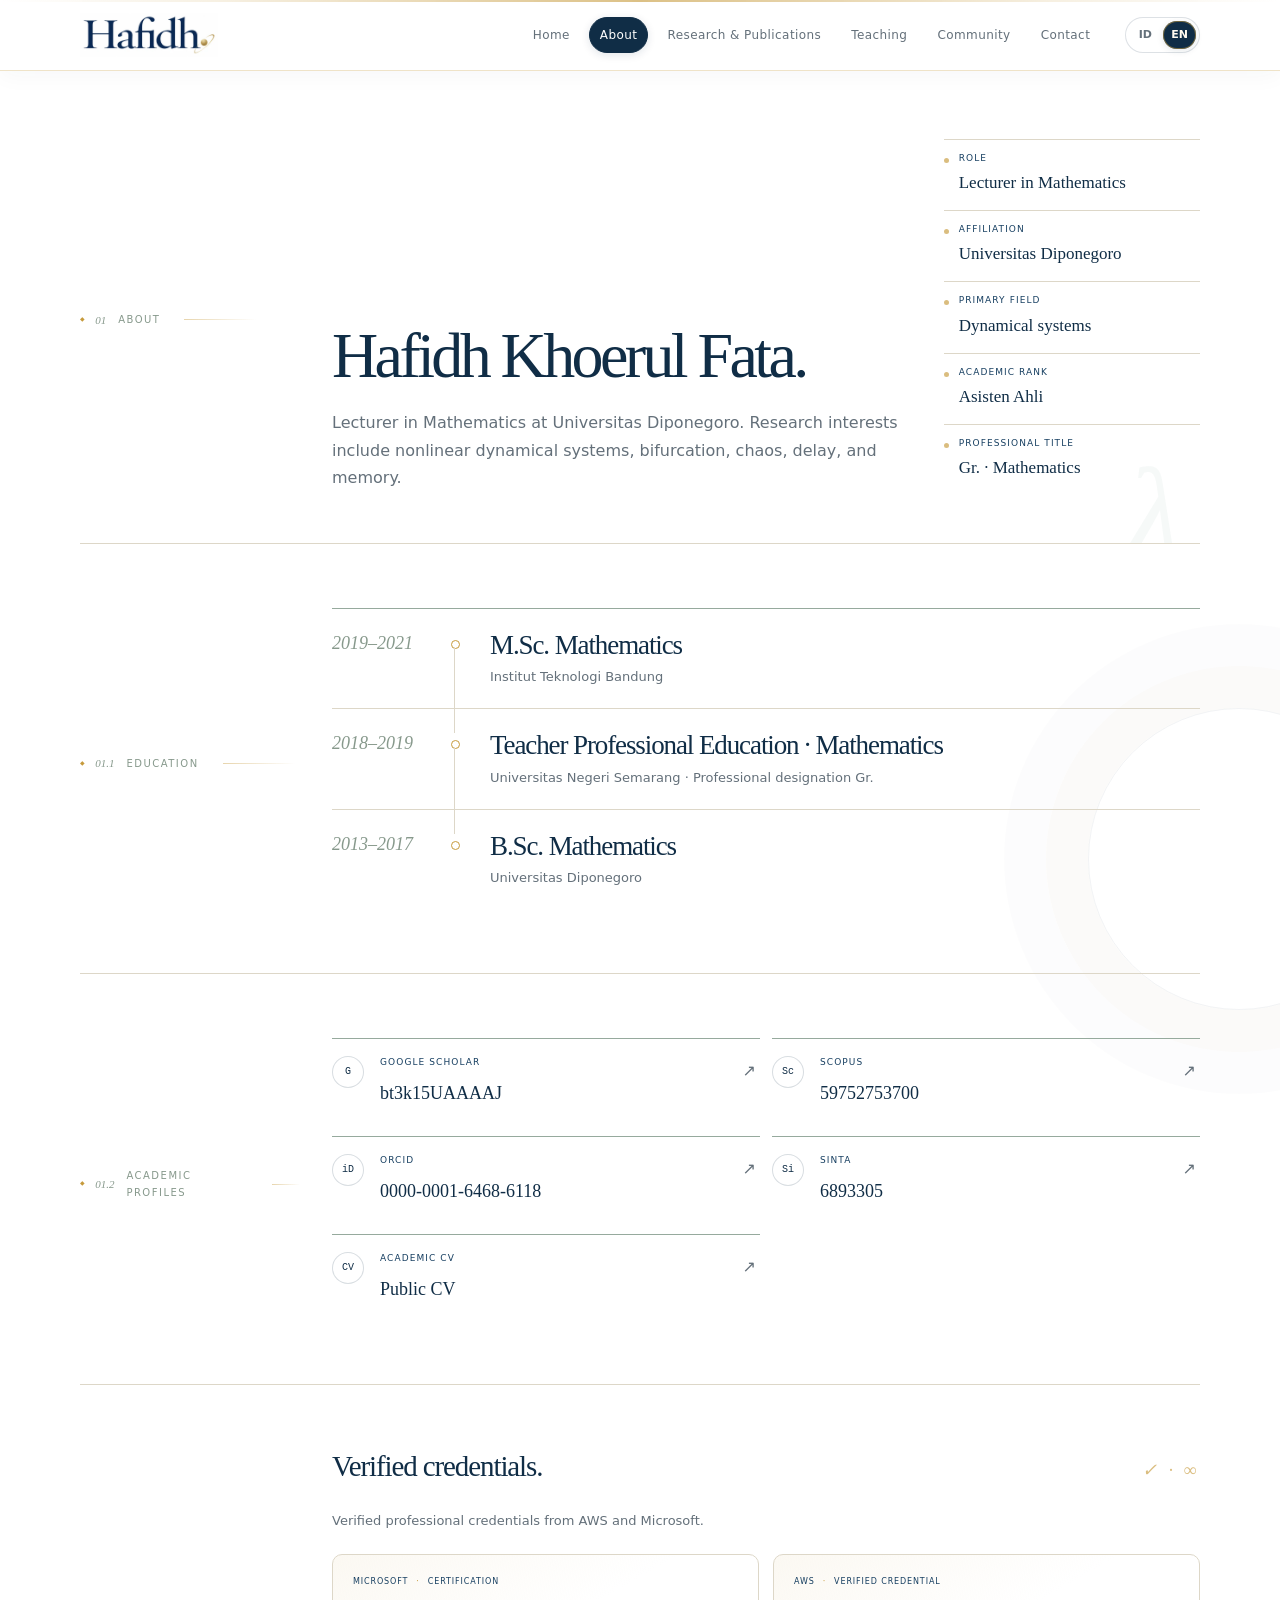
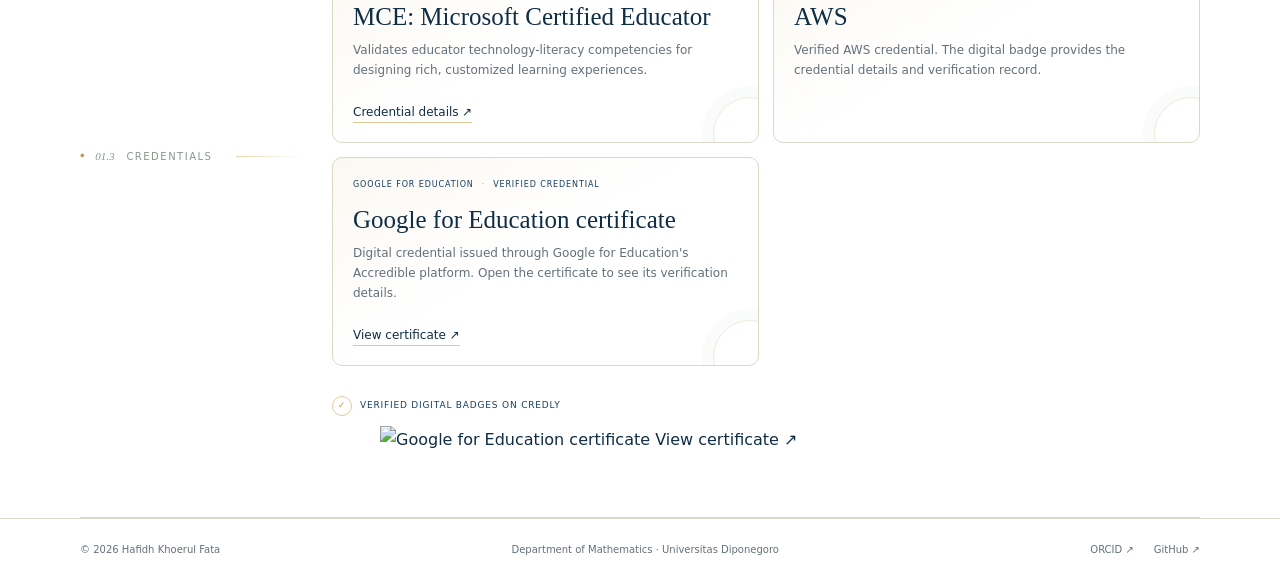
==== commit 97bb8439: "Add Google for Education certificate to About" ====
--- a/about/index.html
+++ b/about/index.html
@@ -59,7 +59,7 @@
 <div class="section-label"><span>01.3</span><span data-i18n="credentialsLabel">CREDENTIALS</span></div>
 <div class="credentials-block">
 <div class="credential-heading-row"><h2 data-i18n="credentialsHeading">Verified credentials.</h2><span class="math-ornament" aria-hidden="true">✓ · ∞</span></div>
-<p class="credential-intro" data-i18n="credentialsIntro">Verified professional credentials from AWS and Microsoft.</p>
+<p class="credential-intro" data-i18n="credentialsIntro">Verified academic and professional credentials from AWS, Microsoft, and Google for Education.</p>
 <div class="credential-detail-grid">
 <article class="credential-detail">
 <div class="credential-kicker"><span>Microsoft</span><span>Certification</span></div>
@@ -72,11 +72,21 @@
 <h3>AWS</h3>
 <p data-i18n="awsCredentialDescription">Verified AWS credential. The digital badge provides the credential details and verification record.</p>
 </article>
+<article class="credential-detail">
+<div class="credential-kicker"><span>Google for Education</span><span data-i18n="verifiedCredential">Verified credential</span></div>
+<h3 data-i18n="googleCredentialHeading">Google for Education certificate</h3>
+<p data-i18n="googleCredentialDescription">Digital credential issued through Google for Education's Accredible platform. Open the certificate to see its verification details.</p>
+<a class="text-link" href="https://edu.google.accredible.com/embed/60c1d899-d487-467e-a88f-93cb35f7e168?key=69b7d1c36fd6a9c2bad81db94dde13a344ce25df505a05d18d584eef9c4825a0" target="_blank" rel="noopener noreferrer" data-i18n="googleCredentialView">View certificate ↗</a>
+</article>
 </div>
 <div class="credential-verification-label"><span aria-hidden="true">✓</span><span data-i18n="credlyVerification">Verified digital badges on Credly</span></div>
 <div class="credential-grid">
 <div data-iframe-width="150" data-iframe-height="270" data-share-badge-id="0ee6dc2f-8d0f-4e94-ad6f-f0076de684e7" data-share-badge-host="https://www.credly.com"></div>
 <div data-iframe-width="150" data-iframe-height="270" data-share-badge-id="3b27a1b9-ca10-4aec-8797-dd8df52ab67c" data-share-badge-host="https://www.credly.com"></div>
+<a class="credential-google-certificate" href="https://edu.google.accredible.com/embed/60c1d899-d487-467e-a88f-93cb35f7e168?key=69b7d1c36fd6a9c2bad81db94dde13a344ce25df505a05d18d584eef9c4825a0" target="_blank" rel="noopener noreferrer" aria-label="View Google for Education certificate">
+<img src="https://api.accredible.com/v1/frontend/credential_website_embed_image/certificate/196902215?key=69b7d1c36fd6a9c2bad81db94dde13a344ce25df505a05d18d584eef9c4825a0" alt="Google for Education certificate" loading="lazy" decoding="async" referrerpolicy="no-referrer">
+<span data-i18n="googleCredentialView">View certificate ↗</span>
+</a>
 </div>
 </div>
 </div></section>
--- a/styles.css
+++ b/styles.css
@@ -1122,3 +1122,61 @@
  .cv-msc>small{font-size:5.4pt;margin-bottom:.5mm}
  .cv-msc>span{font-size:5.7pt}
 }
+
+
+/* Academic identifiers in CV, including print */
+.cv-profile-ids{gap:6px}
+.cv-profile-ids a{display:block}
+.cv-profile-ids strong{display:block;font-size:8.2px;line-height:1.15;color:#344b5d;font-weight:650}
+.cv-profile-ids span{display:block;font:7.8px/1.3 monospace;color:#687681;margin-top:1px;overflow-wrap:anywhere}
+
+/* Clean credential gallery: natural iframe size, centered, wrapping */
+.cv-main-credentials .cv-credential-gallery{
+ display:flex;
+ flex-wrap:wrap;
+ justify-content:center;
+ align-items:flex-start;
+ gap:12px 24px;
+ padding:12px 0 0;
+}
+.cv-main-credentials .cv-badge{
+ box-sizing:content-box;
+ flex:0 0 150px;
+ width:150px;
+ min-height:270px;
+ display:flex;
+ align-items:flex-start;
+ justify-content:center;
+ overflow:visible;
+}
+.cv-main-credentials .cv-badge>div{
+ width:150px;
+ max-width:150px;
+ margin:0;
+ padding:0;
+ transform:none;
+}
+.cv-main-credentials .cv-badge iframe{
+ display:block;
+ max-width:100%;
+ border:0;
+}
+.cv-credential-print{display:none}
+@media(max-width:760px){
+ .cv-main-credentials .cv-credential-gallery{gap:14px 18px;padding-top:10px}
+}
+@media print{
+ .cv-main-credentials .cv-credential-gallery{display:none!important}
+ .cv-main-credentials .cv-credential-print{
+  display:grid!important;
+  grid-template-columns:repeat(2,minmax(0,1fr));
+  gap:1.5mm 4mm;
+ }
+ .cv-main-credentials .cv-credential-print li{
+  border-top:.35pt solid #d8dde1;
+  padding-top:1.2mm;
+ }
+ .cv-profile-ids{gap:1.2mm!important}
+ .cv-profile-ids strong{font-size:5.8pt!important}
+ .cv-profile-ids span{font-size:5.5pt!important}
+}
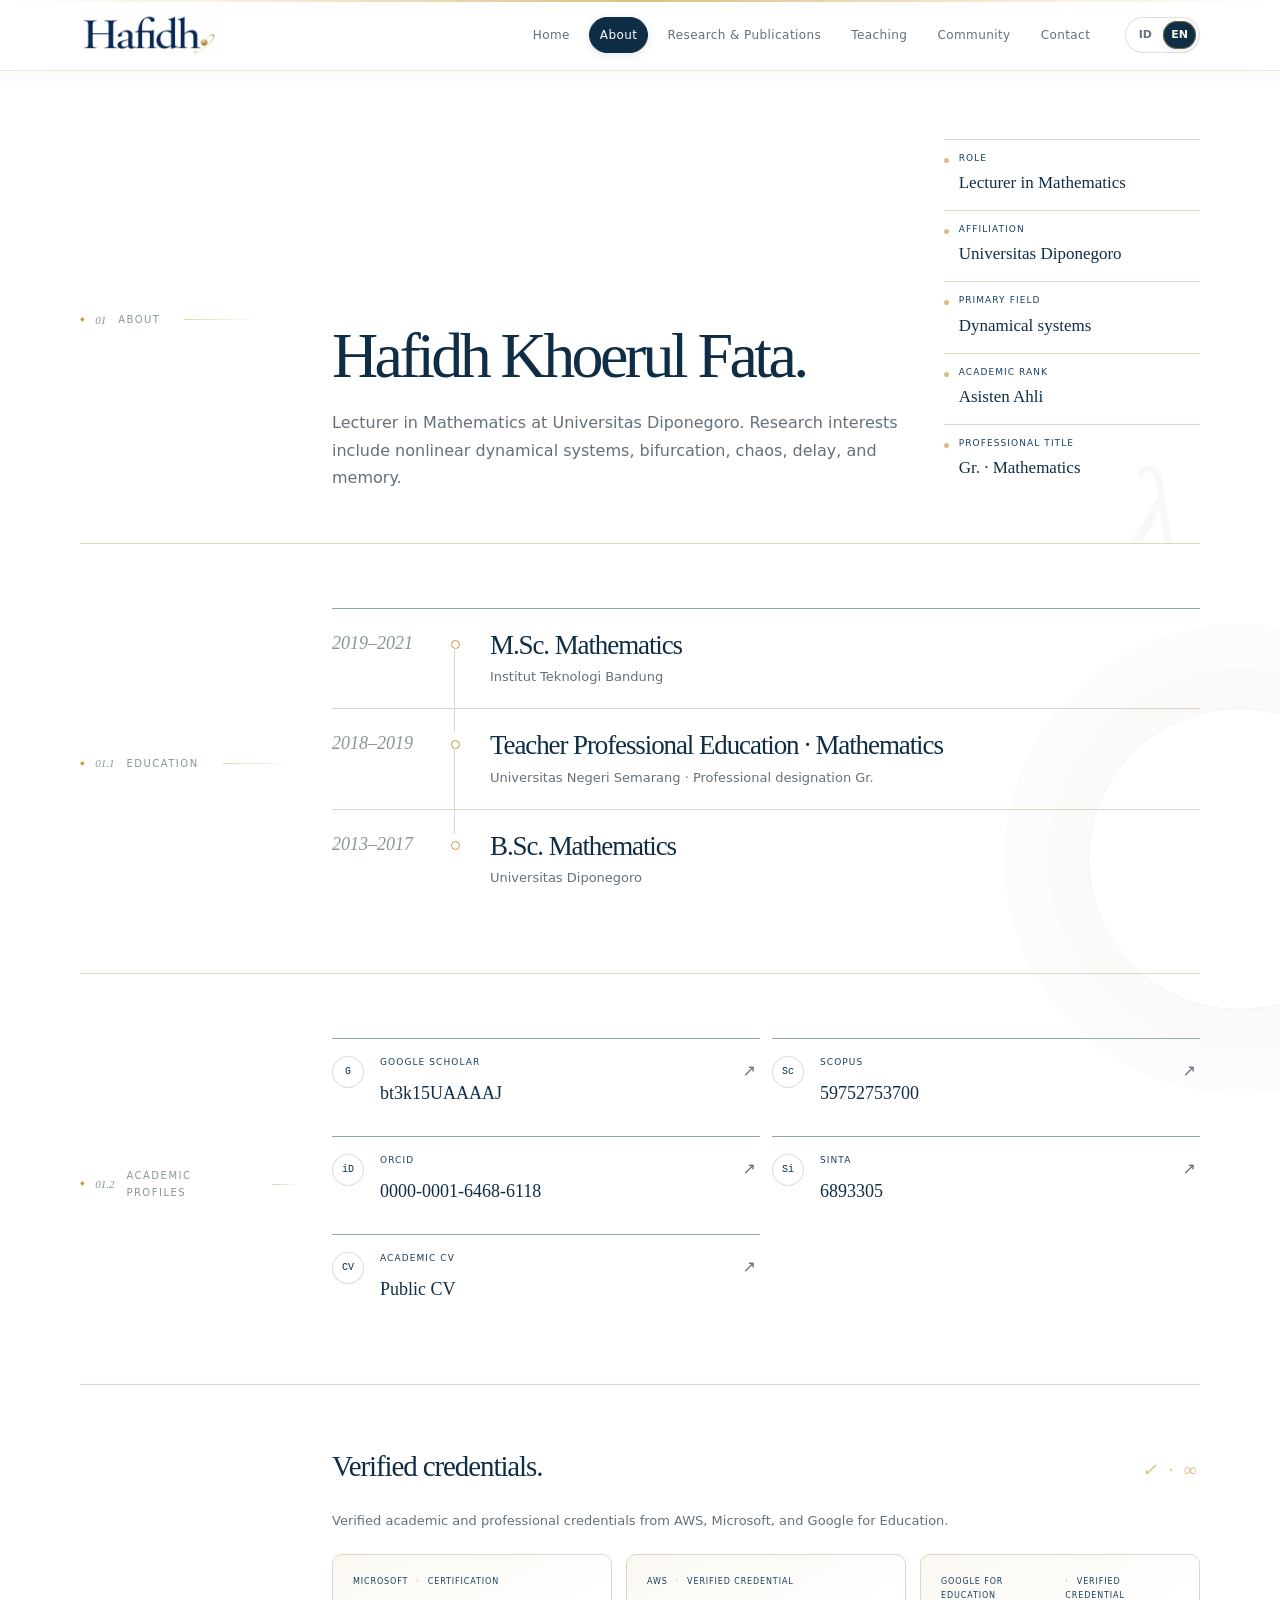
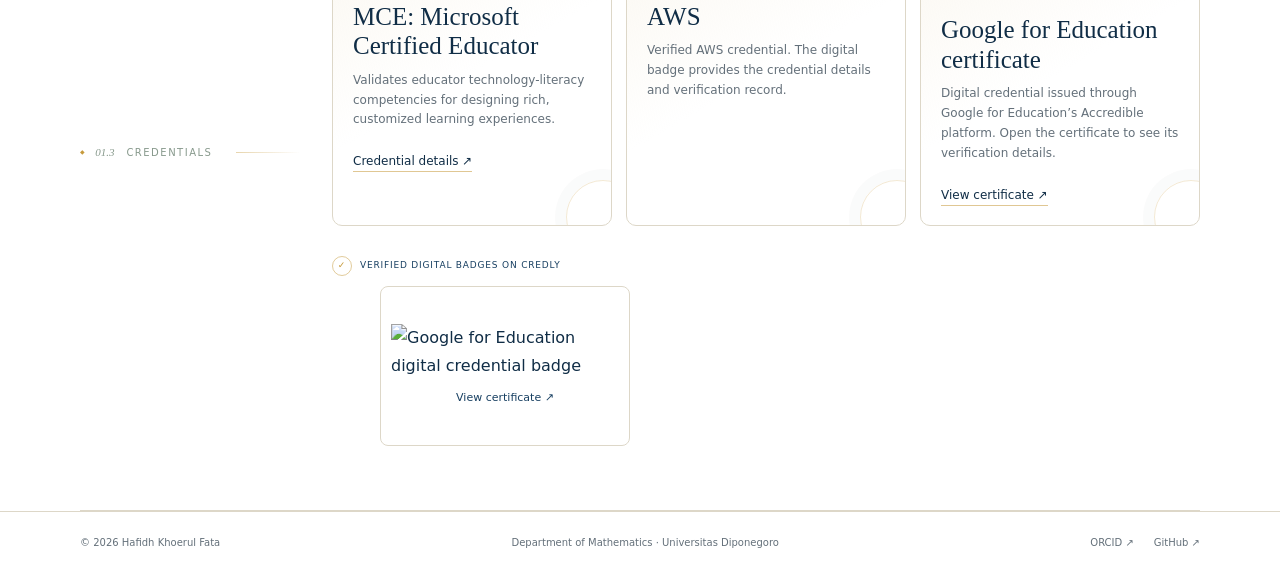
==== commit e82cb4e1: "Use Accredible digital badge with certificate fallback in About" ====
--- a/about/index.html
+++ b/about/index.html
@@ -84,7 +84,7 @@
 <div data-iframe-width="150" data-iframe-height="270" data-share-badge-id="0ee6dc2f-8d0f-4e94-ad6f-f0076de684e7" data-share-badge-host="https://www.credly.com"></div>
 <div data-iframe-width="150" data-iframe-height="270" data-share-badge-id="3b27a1b9-ca10-4aec-8797-dd8df52ab67c" data-share-badge-host="https://www.credly.com"></div>
 <a class="credential-google-certificate" href="https://edu.google.accredible.com/embed/60c1d899-d487-467e-a88f-93cb35f7e168?key=69b7d1c36fd6a9c2bad81db94dde13a344ce25df505a05d18d584eef9c4825a0" target="_blank" rel="noopener noreferrer" aria-label="View Google for Education certificate">
-<img src="https://api.accredible.com/v1/frontend/credential_website_embed_image/certificate/196902215?key=69b7d1c36fd6a9c2bad81db94dde13a344ce25df505a05d18d584eef9c4825a0" alt="Google for Education certificate" loading="lazy" decoding="async" referrerpolicy="no-referrer">
+<img class="accredible-badge-image" src="https://api.accredible.com/v1/frontend/credential_website_embed_image/badge/196902215?key=69b7d1c36fd6a9c2bad81db94dde13a344ce25df505a05d18d584eef9c4825a0" data-fallback-src="https://api.accredible.com/v1/frontend/credential_website_embed_image/certificate/196902215?key=69b7d1c36fd6a9c2bad81db94dde13a344ce25df505a05d18d584eef9c4825a0" alt="Google for Education digital credential badge" loading="lazy" decoding="async" referrerpolicy="no-referrer">
 <span data-i18n="googleCredentialView">View certificate ↗</span>
 </a>
 </div>
--- a/styles.css
+++ b/styles.css
@@ -1180,3 +1180,66 @@
  .cv-profile-ids strong{font-size:5.8pt!important}
  .cv-profile-ids span{font-size:5.5pt!important}
 }
+
+/* Google for Education certificate joins credential gallery */
+.cv-main-credentials .cv-badge.cv-badge--google{
+ box-sizing:border-box;
+ flex:0 1 230px;
+ width:230px;
+ min-height:0;
+ display:flex;
+ flex-direction:column;
+ align-items:center;
+ justify-content:center;
+ align-self:flex-start;
+ gap:7px;
+ padding:9px;
+ border:1px solid var(--line);
+ border-radius:8px;
+ background:#fff;
+ transition:border-color .18s ease,transform .18s ease;
+}
+.cv-main-credentials .cv-badge--google:hover{
+ border-color:var(--gold);
+ transform:translateY(-2px);
+}
+.cv-badge--google img,
+.credential-google-certificate img{
+ display:block;
+ width:100%;
+ height:auto;
+ object-fit:contain;
+ background:#fff;
+}
+.cv-badge-caption{
+ font-size:9px;
+ line-height:1.3;
+ color:var(--navy);
+ letter-spacing:.02em;
+ text-align:center;
+}
+.credential-detail-grid:has(.credential-detail:nth-child(3)){grid-template-columns:repeat(3,minmax(0,1fr))}
+.credential-google-certificate{
+ width:min(250px,100%);
+ min-height:160px;
+ display:flex;
+ flex-direction:column;
+ align-items:center;
+ justify-content:center;
+ gap:10px;
+ padding:10px;
+ border:1px solid var(--line);
+ border-radius:8px;
+}
+.credential-google-certificate span{font-size:11px;color:var(--navy-2)}
+.credential-google-certificate:hover{border-color:var(--gold)}
+@media(max-width:1000px){
+ .credential-detail-grid:has(.credential-detail:nth-child(3)){grid-template-columns:repeat(2,minmax(0,1fr))}
+}
+@media(max-width:760px){
+ .credential-detail-grid:has(.credential-detail:nth-child(3)){grid-template-columns:1fr}
+ .cv-main-credentials .cv-badge.cv-badge--google{flex-basis:210px;width:210px}
+}
+@media print{
+ .cv-main-credentials .cv-badge--google{display:none!important}
+}
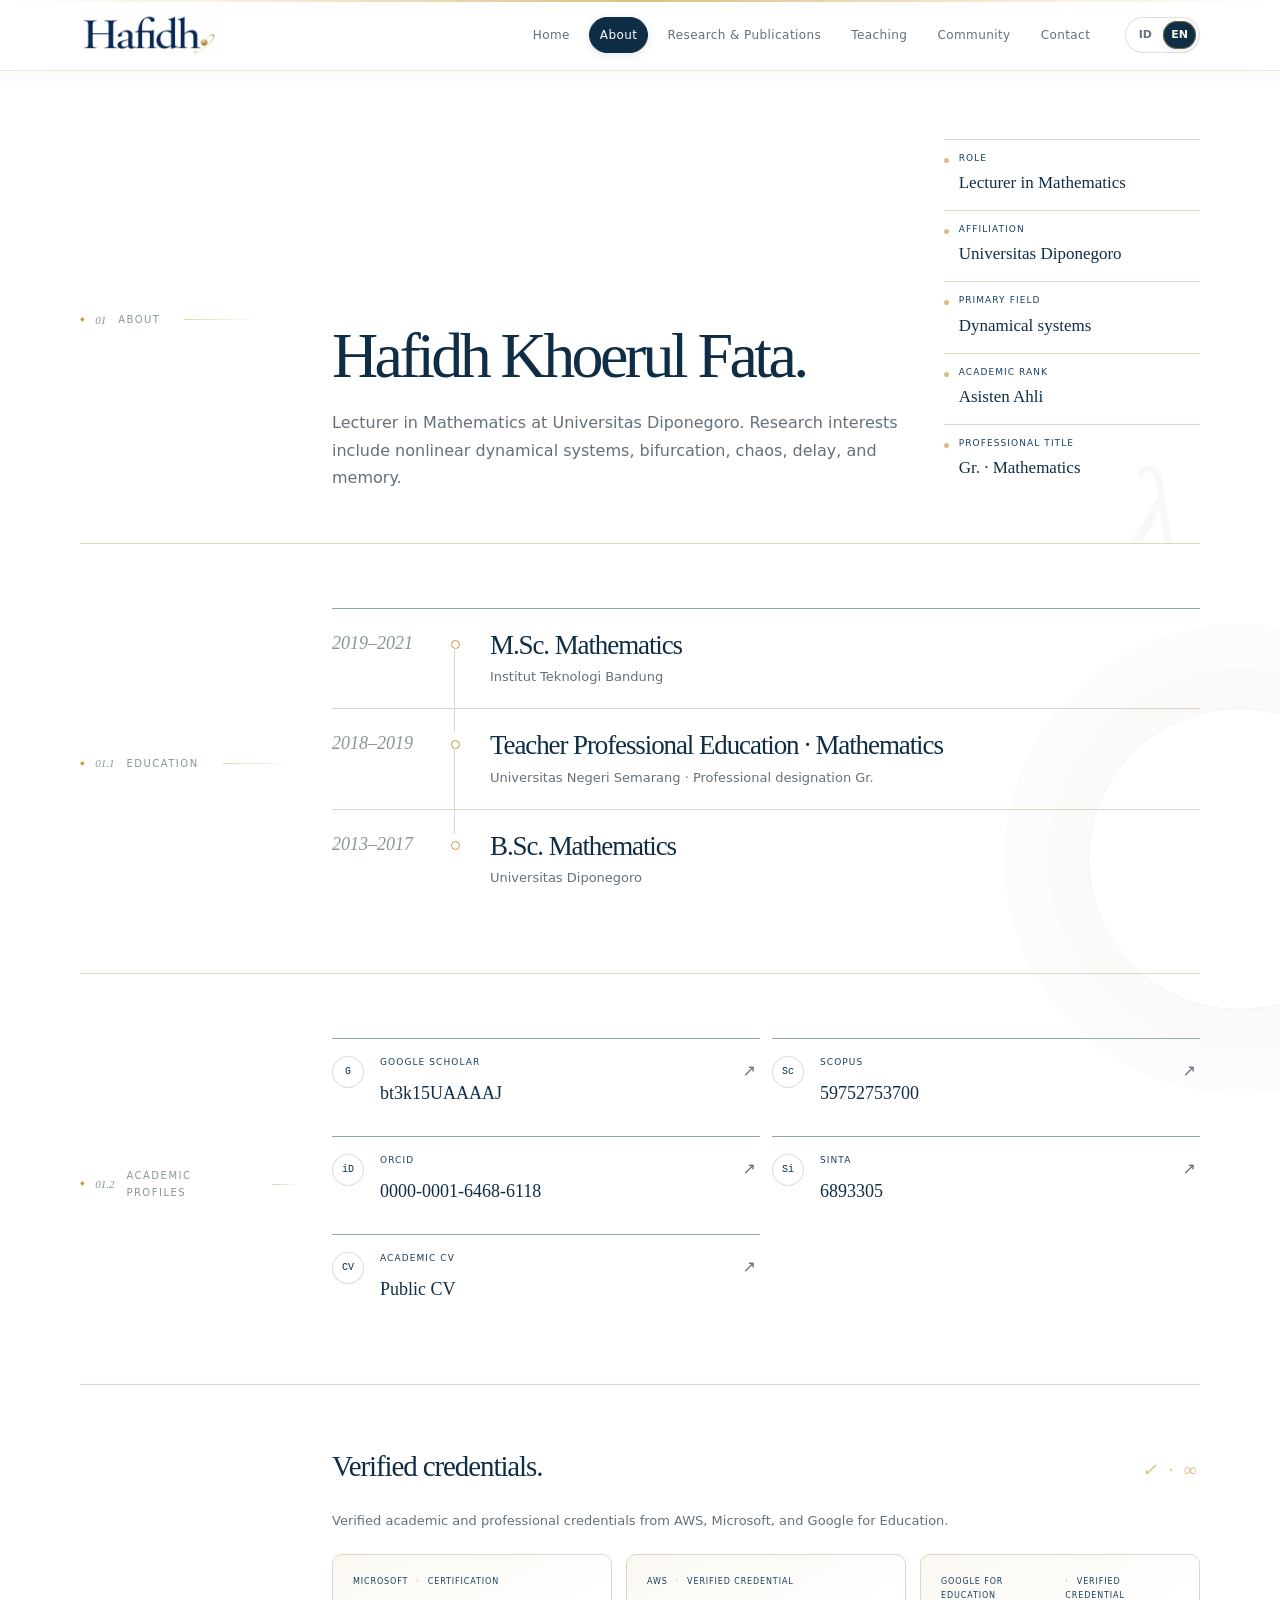
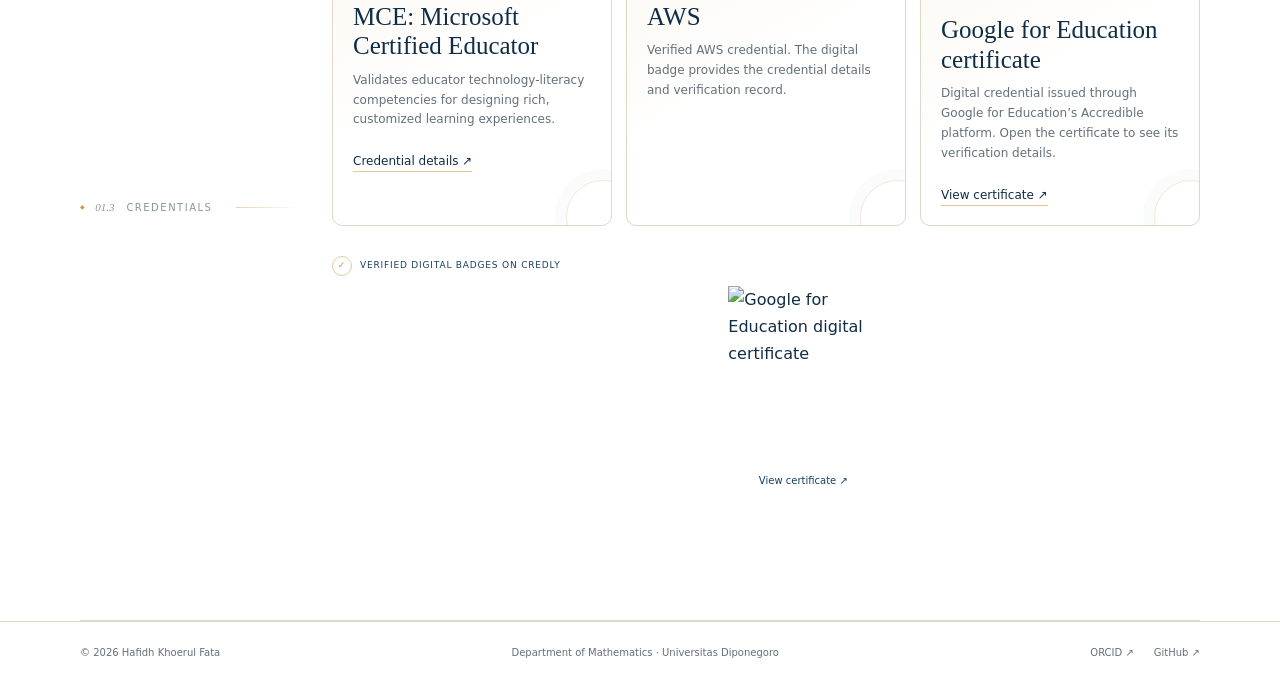
==== commit 6f89d791: "Restore official Google certificate image in About" ====
--- a/about/index.html
+++ b/about/index.html
@@ -84,7 +84,7 @@
 <div data-iframe-width="150" data-iframe-height="270" data-share-badge-id="0ee6dc2f-8d0f-4e94-ad6f-f0076de684e7" data-share-badge-host="https://www.credly.com"></div>
 <div data-iframe-width="150" data-iframe-height="270" data-share-badge-id="3b27a1b9-ca10-4aec-8797-dd8df52ab67c" data-share-badge-host="https://www.credly.com"></div>
 <a class="credential-google-certificate" href="https://edu.google.accredible.com/embed/60c1d899-d487-467e-a88f-93cb35f7e168?key=69b7d1c36fd6a9c2bad81db94dde13a344ce25df505a05d18d584eef9c4825a0" target="_blank" rel="noopener noreferrer" aria-label="View Google for Education certificate">
-<img class="accredible-badge-image" src="https://api.accredible.com/v1/frontend/credential_website_embed_image/badge/196902215?key=69b7d1c36fd6a9c2bad81db94dde13a344ce25df505a05d18d584eef9c4825a0" data-fallback-src="https://api.accredible.com/v1/frontend/credential_website_embed_image/certificate/196902215?key=69b7d1c36fd6a9c2bad81db94dde13a344ce25df505a05d18d584eef9c4825a0" alt="Google for Education digital credential badge" loading="lazy" decoding="async" referrerpolicy="no-referrer">
+<img class="accredible-certificate-image" src="https://api.accredible.com/v1/frontend/credential_website_embed_image/certificate/196902215?key=69b7d1c36fd6a9c2bad81db94dde13a344ce25df505a05d18d584eef9c4825a0" alt="Google for Education digital certificate" loading="lazy" decoding="async" referrerpolicy="no-referrer">
 <span data-i18n="googleCredentialView">View certificate ↗</span>
 </a>
 </div>
--- a/styles.css
+++ b/styles.css
@@ -1181,65 +1181,175 @@
  .cv-profile-ids span{font-size:5.5pt!important}
 }
 
-/* Google for Education certificate joins credential gallery */
-.cv-main-credentials .cv-badge.cv-badge--google{
+/* Uniform credentials: identical 150 × 270 px display slots, natural image proportions */
+.cv-main-credentials .cv-credential-gallery{
+ display:grid;
+ grid-template-columns:repeat(auto-fit,minmax(150px,1fr));
+ gap:14px;
+ justify-items:center;
+ align-items:start;
+ max-width:560px;
+ margin-inline:auto;
+ padding-top:12px;
+}
+.cv-main-credentials .cv-credential-gallery>.cv-badge{
  box-sizing:border-box;
- flex:0 1 230px;
- width:230px;
- min-height:0;
+ width:150px;
+ height:270px;
+ min-height:270px;
+ max-width:150px;
+ display:flex;
+ flex:0 0 150px;
+ justify-content:flex-start;
+ align-items:center;
+ flex-direction:column;
+ gap:0;
+ margin:0;
+ padding:0;
+ border:0;
+ background:transparent;
+ overflow:hidden;
+}
+.cv-main-credentials .cv-badge>div{
+ width:150px;
+ min-width:150px;
+ max-width:150px;
+ margin:0;
+ padding:0;
+ transform:none;
+}
+.cv-main-credentials .cv-badge iframe{
+ display:block;
+ width:150px!important;
+ height:270px!important;
+ max-width:150px;
+ border:0;
+}
+.cv-main-credentials .cv-badge--google img{
+ display:block;
+ width:150px;
+ height:180px;
+ max-width:150px;
+ object-fit:contain;
+ object-position:top center;
+ background:transparent;
+}
+.cv-main-credentials .cv-badge--google .cv-badge-caption{display:none}
+.cv-main-credentials .cv-badge--google:hover{transform:none}
+.cv-main-credentials .cv-credential-gallery>.cv-badge--google.is-certificate-fallback{
+ width:150px;
+ max-width:150px;
+ min-height:270px;
+ height:270px;
+ padding:0;
+ border:0;
+ border-radius:0;
+ background:transparent;
+}
+.cv-main-credentials .cv-badge--google.is-certificate-fallback img{
+ width:150px;
+ height:200px;
+ max-height:200px;
+ object-fit:contain;
+ object-position:top center;
+}
+.cv-main-credentials .cv-badge--google.is-certificate-fallback .cv-badge-caption{
+ display:block;
+ padding:5px 3px;
+ font-size:9px;
+ color:var(--navy);
+ text-align:center;
+}
+.credential-detail-grid:has(.credential-detail:nth-child(3)){
+ grid-template-columns:repeat(3,minmax(0,1fr))
+}
+.credential-grid{
+ display:grid;
+ grid-template-columns:repeat(auto-fit,minmax(150px,1fr));
+ justify-items:center;
+ align-items:start;
+ gap:14px;
+ max-width:560px;
+}
+.credential-grid>div,
+.credential-google-certificate{
+ box-sizing:border-box;
+ width:150px;
+ height:270px;
+ min-height:270px;
+ max-width:150px;
+ margin:0;
+ padding:0;
+}
+.credential-grid>div iframe{
+ display:block;
+ width:150px!important;
+ height:270px!important;
+ border:0;
+}
+.credential-google-certificate{
  display:flex;
  flex-direction:column;
  align-items:center;
- justify-content:center;
- align-self:flex-start;
- gap:7px;
- padding:9px;
- border:1px solid var(--line);
- border-radius:8px;
- background:#fff;
- transition:border-color .18s ease,transform .18s ease;
-}
-.cv-main-credentials .cv-badge--google:hover{
- border-color:var(--gold);
- transform:translateY(-2px);
-}
-.cv-badge--google img,
+ justify-content:flex-start;
+ gap:8px;
+ overflow:hidden;
+ background:transparent;
+ border:0;
+}
 .credential-google-certificate img{
  display:block;
- width:100%;
- height:auto;
+ width:150px;
+ height:180px;
  object-fit:contain;
- background:#fff;
-}
-.cv-badge-caption{
- font-size:9px;
+ object-position:top center;
+}
+.credential-google-certificate>span{
+ font-size:10px;
  line-height:1.3;
- color:var(--navy);
- letter-spacing:.02em;
+ color:var(--navy-2);
  text-align:center;
 }
-.credential-detail-grid:has(.credential-detail:nth-child(3)){grid-template-columns:repeat(3,minmax(0,1fr))}
-.credential-google-certificate{
- width:min(250px,100%);
- min-height:160px;
- display:flex;
- flex-direction:column;
- align-items:center;
- justify-content:center;
- gap:10px;
- padding:10px;
- border:1px solid var(--line);
- border-radius:8px;
-}
-.credential-google-certificate span{font-size:11px;color:var(--navy-2)}
-.credential-google-certificate:hover{border-color:var(--gold)}
+.credential-google-certificate.is-certificate-fallback{
+ width:150px;
+ min-height:270px;
+ height:270px;
+ justify-content:flex-start;
+ padding:0;
+ border:0;
+ background:transparent;
+}
+.credential-google-certificate.is-certificate-fallback img{
+ width:150px;
+ height:200px;
+ max-height:200px;
+ object-fit:contain;
+}
 @media(max-width:1000px){
- .credential-detail-grid:has(.credential-detail:nth-child(3)){grid-template-columns:repeat(2,minmax(0,1fr))}
+ .credential-detail-grid:has(.credential-detail:nth-child(3)){
+  grid-template-columns:repeat(2,minmax(0,1fr))
+ }
 }
 @media(max-width:760px){
- .credential-detail-grid:has(.credential-detail:nth-child(3)){grid-template-columns:1fr}
- .cv-main-credentials .cv-badge.cv-badge--google{flex-basis:210px;width:210px}
+ .credential-detail-grid:has(.credential-detail:nth-child(3)){
+  grid-template-columns:1fr
+ }
+ .cv-main-credentials .cv-credential-gallery,
+ .credential-grid{
+  grid-template-columns:repeat(auto-fit,minmax(150px,1fr));
+  gap:12px;
+  justify-items:center;
+ }
 }
 @media print{
- .cv-main-credentials .cv-badge--google{display:none!important}
-}
+ .cv-main-credentials .cv-credential-gallery{display:none!important}
+ .cv-main-credentials .cv-credential-print{
+  display:grid!important;
+  grid-template-columns:repeat(2,minmax(0,1fr));
+  gap:1.5mm 4mm;
+ }
+ .cv-main-credentials .cv-credential-print li{
+  border-top:.35pt solid #d8dde1;
+  padding-top:1.2mm;
+ }
+}
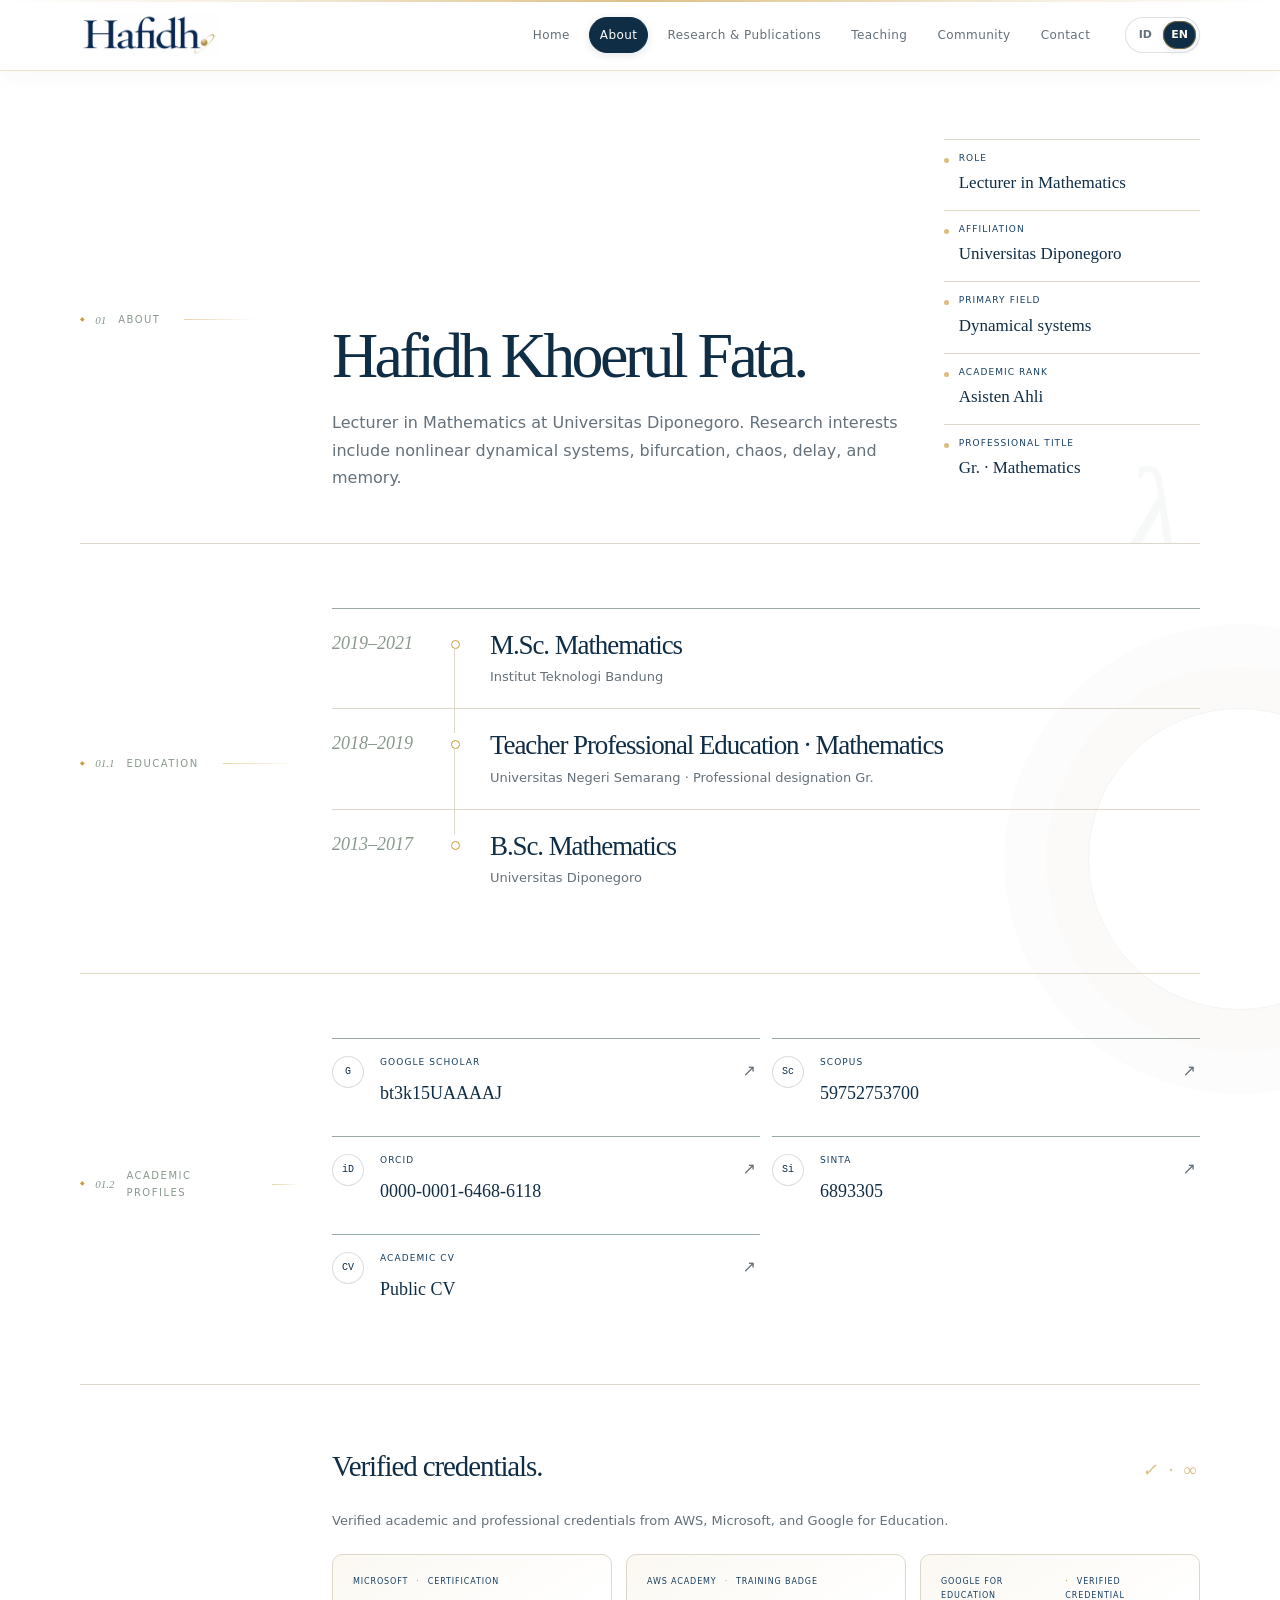
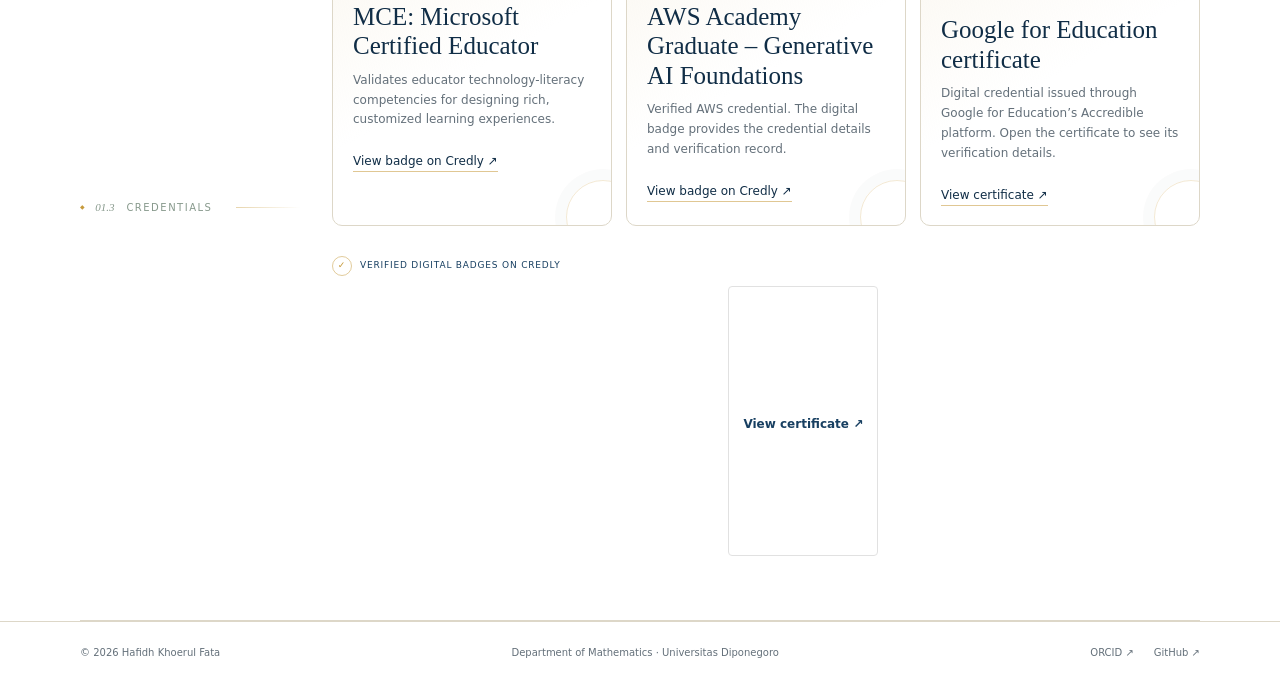
==== commit 452e537c: "Use precise AWS Academy Generative AI badge title and personal Credly links" ====
--- a/about/index.html
+++ b/about/index.html
@@ -65,12 +65,13 @@
 <div class="credential-kicker"><span>Microsoft</span><span>Certification</span></div>
 <h3>MCE: Microsoft Certified Educator</h3>
 <p data-i18n="mceDescription">Validates educator technology-literacy competencies for designing rich, customized learning experiences.</p>
-<a class="text-link" href="https://learn.microsoft.com/en-us/credentials/certifications/microsoft-certified-educator/" data-i18n="credentialLearnMore">Credential details ↗</a>
+<a class="text-link" href="https://www.credly.com/badges/0ee6dc2f-8d0f-4e94-ad6f-f0076de684e7" target="_blank" rel="noopener noreferrer" data-i18n="viewCredlyBadge">View badge on Credly ↗</a>
 </article>
 <article class="credential-detail">
-<div class="credential-kicker"><span>AWS</span><span data-i18n="verifiedCredential">Verified credential</span></div>
-<h3>AWS</h3>
-<p data-i18n="awsCredentialDescription">Verified AWS credential. The digital badge provides the credential details and verification record.</p>
+<div class="credential-kicker"><span>AWS Academy</span><span data-i18n="trainingBadgeLabel">Training badge</span></div>
+<h3>AWS Academy Graduate – Generative AI Foundations</h3>
+<p data-i18n="awsCredentialDescription">Completed the AWS Academy Generative AI Foundations course. This is a verified training badge, not an AWS professional certification.</p>
+<a class="text-link" href="https://www.credly.com/badges/3b27a1b9-ca10-4aec-8797-dd8df52ab67c" target="_blank" rel="noopener noreferrer" data-i18n="viewCredlyBadge">View badge on Credly ↗</a>
 </article>
 <article class="credential-detail">
 <div class="credential-kicker"><span>Google for Education</span><span data-i18n="verifiedCredential">Verified credential</span></div>
--- a/styles.css
+++ b/styles.css
@@ -1181,7 +1181,7 @@
  .cv-profile-ids span{font-size:5.5pt!important}
 }
 
-/* Uniform credentials: identical 150 × 270 px display slots, natural image proportions */
+/* Uniform professional credential presentation — certificate image uses the user's official URL. */
 .cv-main-credentials .cv-credential-gallery{
  display:grid;
  grid-template-columns:repeat(auto-fit,minmax(150px,1fr));
@@ -1195,20 +1195,20 @@
 .cv-main-credentials .cv-credential-gallery>.cv-badge{
  box-sizing:border-box;
  width:150px;
+ min-width:150px;
+ max-width:150px;
  height:270px;
  min-height:270px;
- max-width:150px;
  display:flex;
- flex:0 0 150px;
+ flex-direction:column;
+ align-items:center;
  justify-content:flex-start;
- align-items:center;
- flex-direction:column;
  gap:0;
  margin:0;
  padding:0;
+ overflow:hidden;
+ background:transparent;
  border:0;
- background:transparent;
- overflow:hidden;
 }
 .cv-main-credentials .cv-badge>div{
  width:150px;
@@ -1225,43 +1225,39 @@
  max-width:150px;
  border:0;
 }
-.cv-main-credentials .cv-badge--google img{
+.cv-main-credentials .cv-credential-gallery>.cv-badge--google{
+ box-sizing:border-box;
+ border:1px solid #e1e1e1;
+ border-radius:4px;
+ background:#fff;
+ padding:16px 8px 10px;
+ gap:8px;
+}
+.cv-badge--google .accredible-certificate-image{
+ width:132px;
+ height:196px;
+ max-width:100%;
  display:block;
- width:150px;
- height:180px;
- max-width:150px;
  object-fit:contain;
- object-position:top center;
- background:transparent;
-}
-.cv-main-credentials .cv-badge--google .cv-badge-caption{display:none}
-.cv-main-credentials .cv-badge--google:hover{transform:none}
-.cv-main-credentials .cv-credential-gallery>.cv-badge--google.is-certificate-fallback{
- width:150px;
- max-width:150px;
- min-height:270px;
- height:270px;
- padding:0;
- border:0;
- border-radius:0;
- background:transparent;
-}
-.cv-main-credentials .cv-badge--google.is-certificate-fallback img{
- width:150px;
- height:200px;
- max-height:200px;
- object-fit:contain;
- object-position:top center;
-}
-.cv-main-credentials .cv-badge--google.is-certificate-fallback .cv-badge-caption{
+ object-position:center;
+}
+.cv-badge--google .cv-badge-caption{
  display:block;
- padding:5px 3px;
- font-size:9px;
+ font-size:10px;
+ text-align:center;
+ line-height:1.35;
  color:var(--navy);
- text-align:center;
+ max-width:132px;
+}
+.cv-badge--google.is-certificate-unavailable{
+ justify-content:center!important;
+}
+.cv-badge--google.is-certificate-unavailable .cv-badge-caption{
+ font-size:12px;
+ font-weight:600;
 }
 .credential-detail-grid:has(.credential-detail:nth-child(3)){
- grid-template-columns:repeat(3,minmax(0,1fr))
+ grid-template-columns:repeat(3,minmax(0,1fr));
 }
 .credential-grid{
  display:grid;
@@ -1275,9 +1271,10 @@
 .credential-google-certificate{
  box-sizing:border-box;
  width:150px;
+ min-width:150px;
+ max-width:150px;
  height:270px;
  min-height:270px;
- max-width:150px;
  margin:0;
  padding:0;
 }
@@ -1293,52 +1290,45 @@
  align-items:center;
  justify-content:flex-start;
  gap:8px;
+ padding:16px 8px 10px;
  overflow:hidden;
- background:transparent;
- border:0;
-}
-.credential-google-certificate img{
+ border:1px solid #e1e1e1;
+ border-radius:4px;
+ background:#fff;
+}
+.credential-google-certificate .accredible-certificate-image{
+ width:132px;
+ height:196px;
  display:block;
- width:150px;
- height:180px;
  object-fit:contain;
- object-position:top center;
+ object-position:center;
 }
 .credential-google-certificate>span{
  font-size:10px;
- line-height:1.3;
+ line-height:1.35;
+ text-align:center;
  color:var(--navy-2);
- text-align:center;
-}
-.credential-google-certificate.is-certificate-fallback{
- width:150px;
- min-height:270px;
- height:270px;
- justify-content:flex-start;
- padding:0;
- border:0;
- background:transparent;
-}
-.credential-google-certificate.is-certificate-fallback img{
- width:150px;
- height:200px;
- max-height:200px;
- object-fit:contain;
+}
+.credential-google-certificate.is-certificate-unavailable{
+ justify-content:center;
+}
+.credential-google-certificate.is-certificate-unavailable>span{
+ font-weight:600;
+ font-size:12px;
 }
 @media(max-width:1000px){
  .credential-detail-grid:has(.credential-detail:nth-child(3)){
-  grid-template-columns:repeat(2,minmax(0,1fr))
+  grid-template-columns:repeat(2,minmax(0,1fr));
  }
 }
 @media(max-width:760px){
  .credential-detail-grid:has(.credential-detail:nth-child(3)){
-  grid-template-columns:1fr
+  grid-template-columns:1fr;
  }
  .cv-main-credentials .cv-credential-gallery,
  .credential-grid{
   grid-template-columns:repeat(auto-fit,minmax(150px,1fr));
   gap:12px;
-  justify-items:center;
  }
 }
 @media print{
@@ -1353,3 +1343,6 @@
   padding-top:1.2mm;
  }
 }
+
+/* Ensure browser hides a failed issuer image despite gallery display rules. */
+.accredible-certificate-image[hidden]{display:none!important}
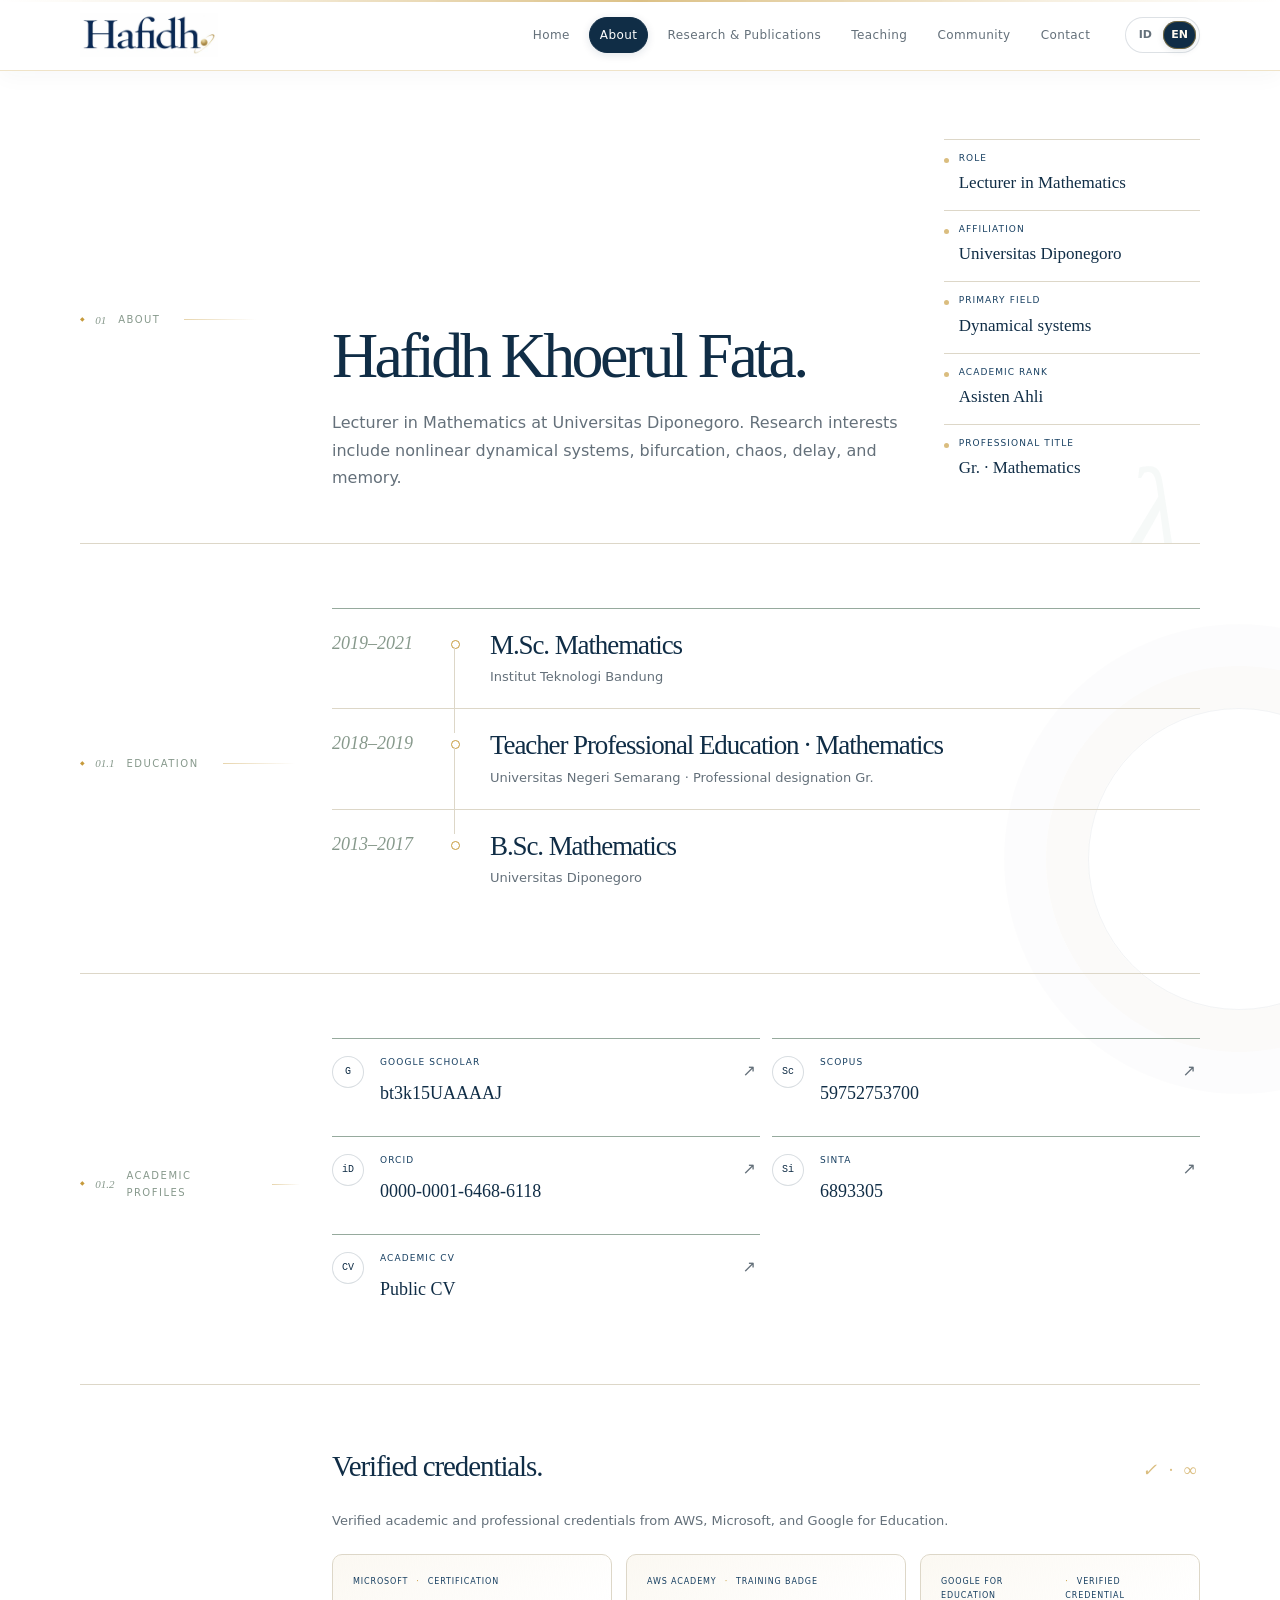
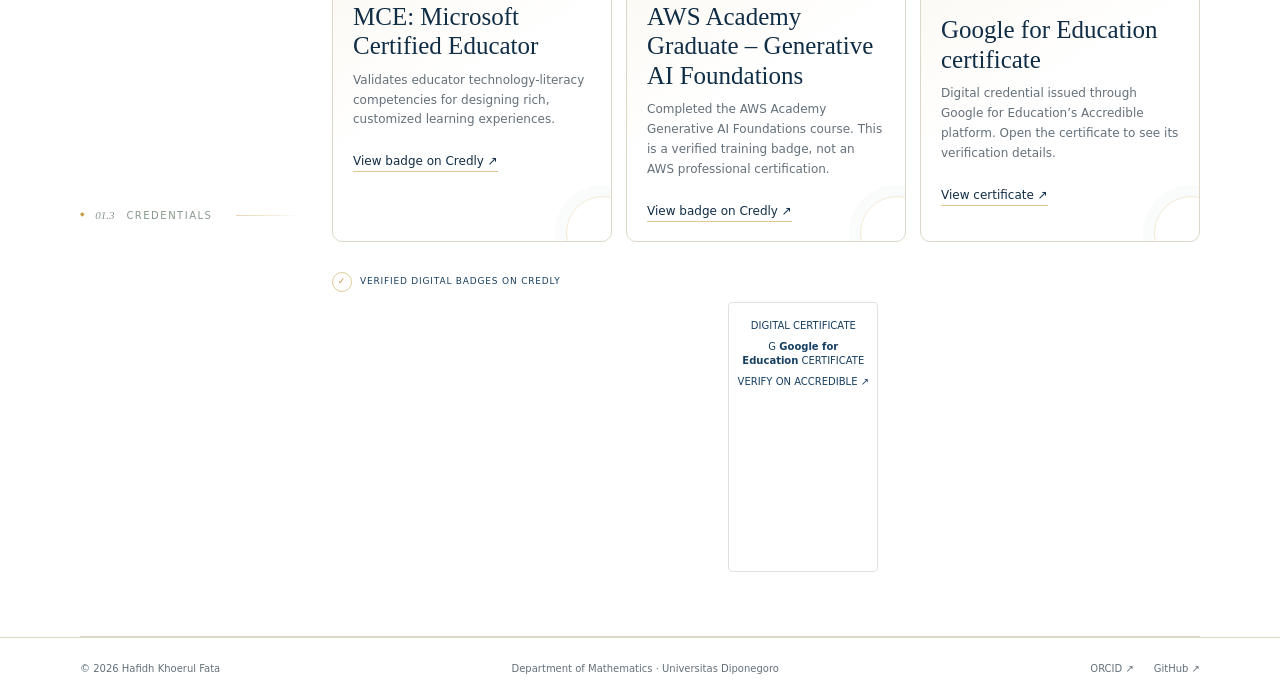
==== commit 268a5a77: "Use aligned text-only Google credential frame on About" ====
--- a/about/index.html
+++ b/about/index.html
@@ -80,13 +80,18 @@
 <a class="text-link" href="https://edu.google.accredible.com/embed/60c1d899-d487-467e-a88f-93cb35f7e168?key=69b7d1c36fd6a9c2bad81db94dde13a344ce25df505a05d18d584eef9c4825a0" target="_blank" rel="noopener noreferrer" data-i18n="googleCredentialView">View certificate ↗</a>
 </article>
 </div>
-<div class="credential-verification-label"><span aria-hidden="true">✓</span><span data-i18n="credlyVerification">Verified digital badges on Credly</span></div>
+<div class="credential-verification-label"><span aria-hidden="true">✓</span><span data-i18n="credlyVerification">Digital badges &amp; certificates</span></div>
 <div class="credential-grid">
 <div data-iframe-width="150" data-iframe-height="270" data-share-badge-id="0ee6dc2f-8d0f-4e94-ad6f-f0076de684e7" data-share-badge-host="https://www.credly.com"></div>
 <div data-iframe-width="150" data-iframe-height="270" data-share-badge-id="3b27a1b9-ca10-4aec-8797-dd8df52ab67c" data-share-badge-host="https://www.credly.com"></div>
-<a class="credential-google-certificate" href="https://edu.google.accredible.com/embed/60c1d899-d487-467e-a88f-93cb35f7e168?key=69b7d1c36fd6a9c2bad81db94dde13a344ce25df505a05d18d584eef9c4825a0" target="_blank" rel="noopener noreferrer" aria-label="View Google for Education certificate">
-<img class="accredible-certificate-image" src="https://api.accredible.com/v1/frontend/credential_website_embed_image/certificate/196902215?key=69b7d1c36fd6a9c2bad81db94dde13a344ce25df505a05d18d584eef9c4825a0" alt="Google for Education digital certificate" loading="lazy" decoding="async" referrerpolicy="no-referrer">
-<span data-i18n="googleCredentialView">View certificate ↗</span>
+<a class="credential-google-certificate credential-text-frame" href="https://edu.google.accredible.com/embed/60c1d899-d487-467e-a88f-93cb35f7e168?key=69b7d1c36fd6a9c2bad81db94dde13a344ce25df505a05d18d584eef9c4825a0" target="_blank" rel="noopener noreferrer" aria-label="Open Google for Education digital certificate on Accredible">
+<span class="credential-type-top" data-i18n="credentialTypeDigital">DIGITAL CERTIFICATE</span>
+<span class="credential-type-center">
+<span class="credential-type-mark" aria-hidden="true">G</span>
+<strong class="credential-type-name">Google for<br>Education</strong>
+<span class="credential-type-level" data-i18n="credentialTypeCertificate">CERTIFICATE</span>
+</span>
+<span class="credential-type-foot" data-i18n="credentialTypeVerify">VERIFY ON ACCREDIBLE ↗</span>
 </a>
 </div>
 </div>
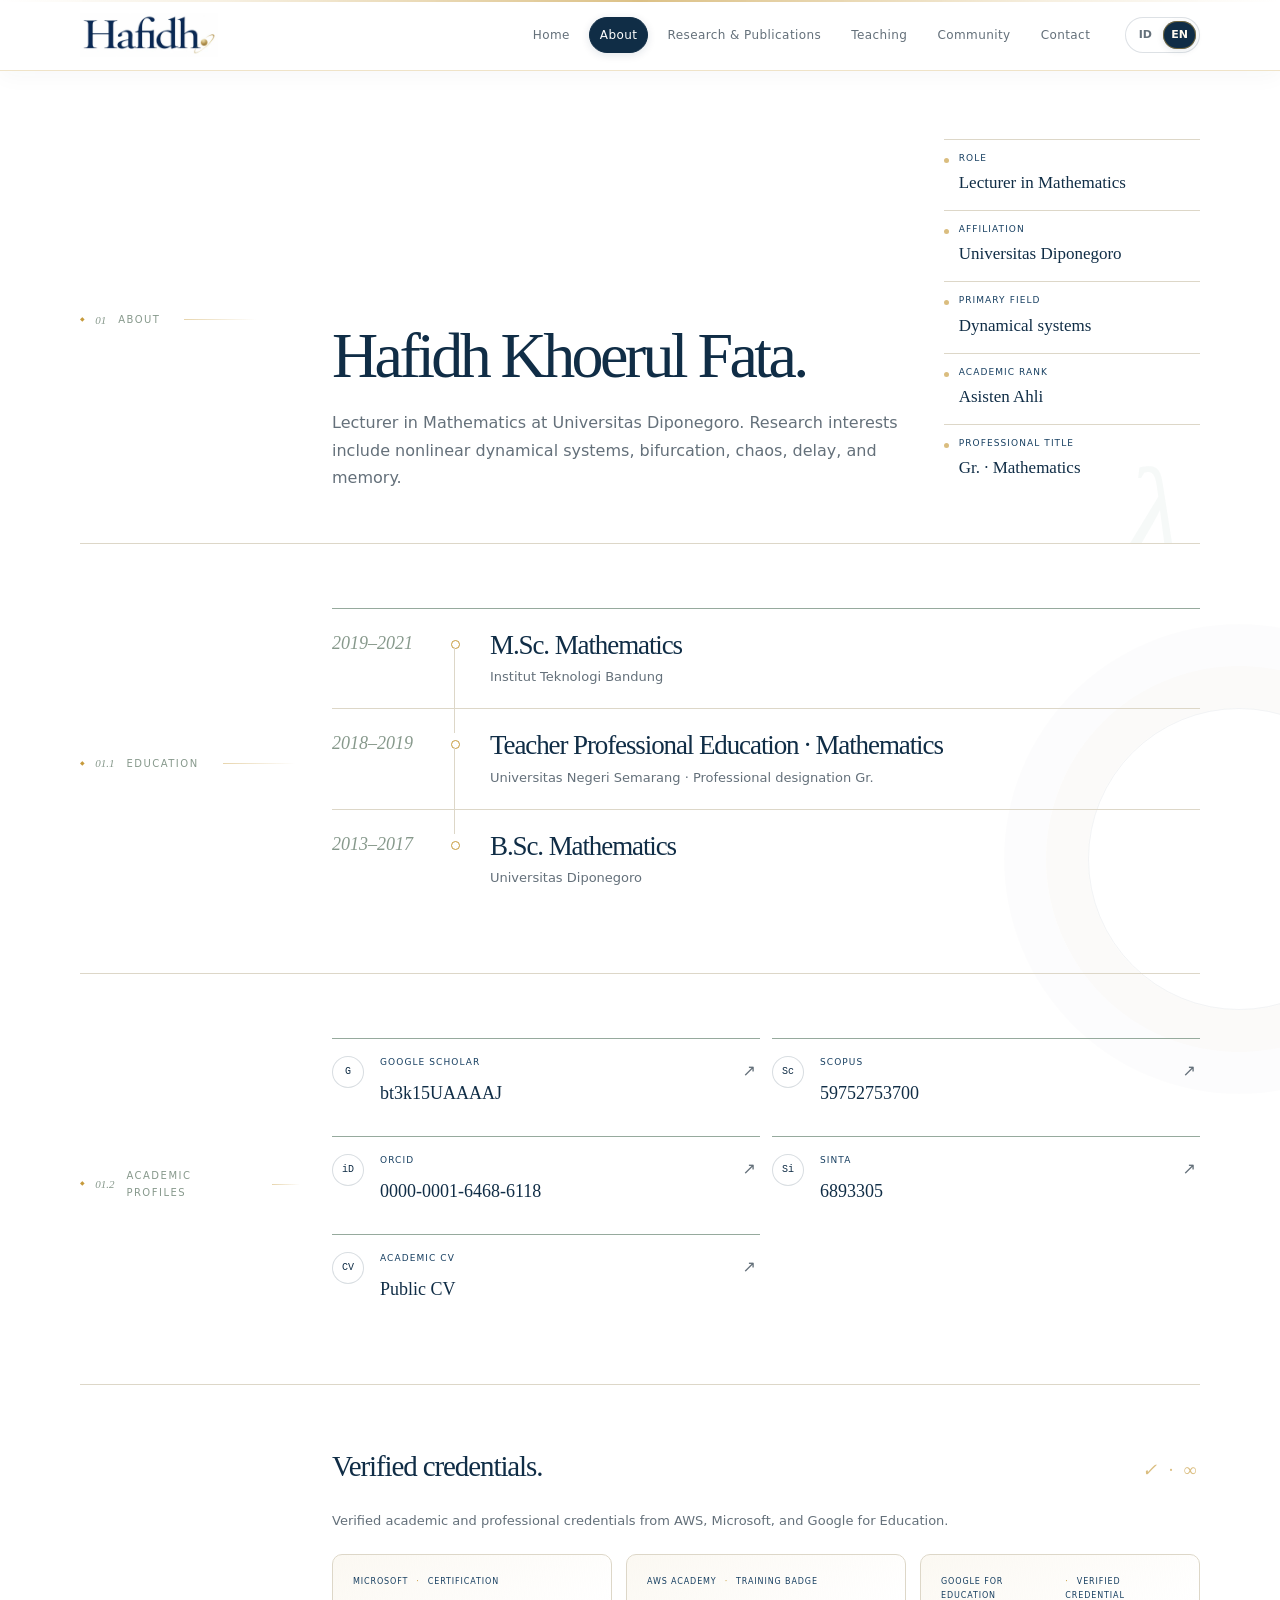
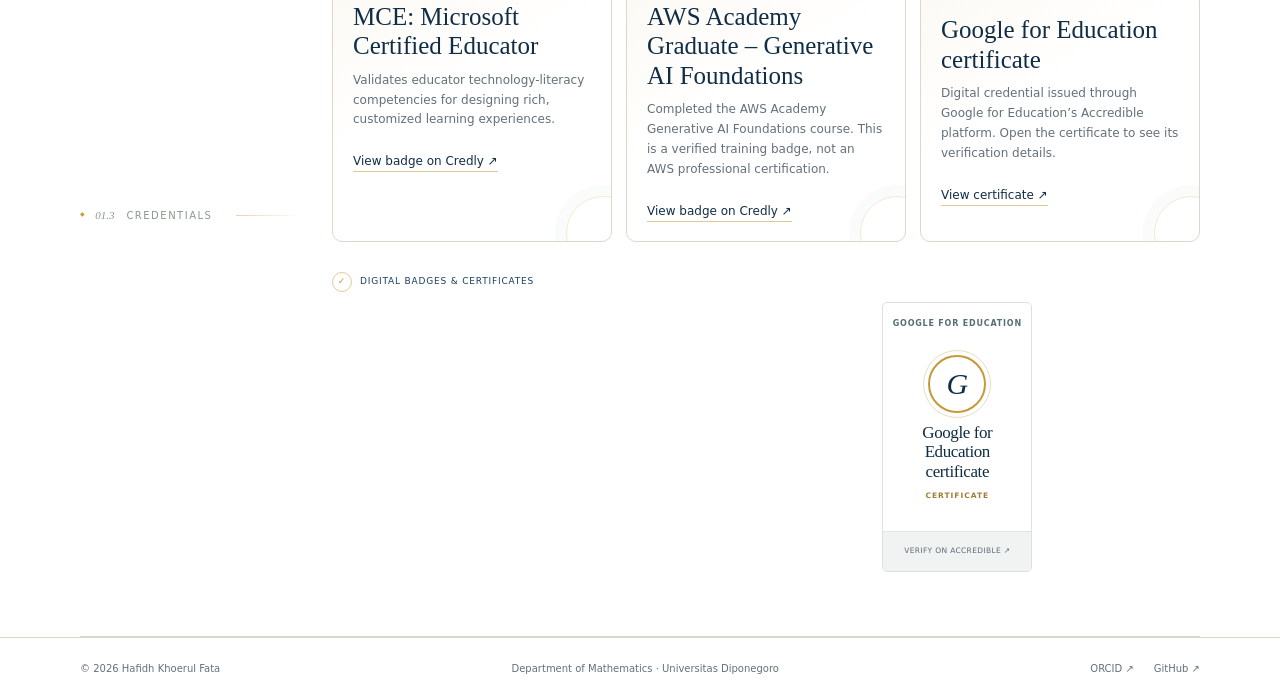
==== commit ad803ec7: "Standardize official badge wrappers and update Google Gemini title" ====
--- a/about/index.html
+++ b/about/index.html
@@ -75,20 +75,20 @@
 </article>
 <article class="credential-detail">
 <div class="credential-kicker"><span>Google for Education</span><span data-i18n="verifiedCredential">Verified credential</span></div>
-<h3 data-i18n="googleCredentialHeading">Google for Education certificate</h3>
-<p data-i18n="googleCredentialDescription">Digital credential issued through Google for Education's Accredible platform. Open the certificate to see its verification details.</p>
+<h3 data-i18n="googleCredentialHeading">Gemini Certified Faculty</h3>
+<p data-i18n="googleCredentialDescription">Google for Education credential titled Gemini Certified Faculty. Open the Accredible record for verification details.</p>
 <a class="text-link" href="https://edu.google.accredible.com/embed/60c1d899-d487-467e-a88f-93cb35f7e168?key=69b7d1c36fd6a9c2bad81db94dde13a344ce25df505a05d18d584eef9c4825a0" target="_blank" rel="noopener noreferrer" data-i18n="googleCredentialView">View certificate ↗</a>
 </article>
 </div>
 <div class="credential-verification-label"><span aria-hidden="true">✓</span><span data-i18n="credlyVerification">Digital badges &amp; certificates</span></div>
 <div class="credential-grid">
-<div data-iframe-width="150" data-iframe-height="270" data-share-badge-id="0ee6dc2f-8d0f-4e94-ad6f-f0076de684e7" data-share-badge-host="https://www.credly.com"></div>
-<div data-iframe-width="150" data-iframe-height="270" data-share-badge-id="3b27a1b9-ca10-4aec-8797-dd8df52ab67c" data-share-badge-host="https://www.credly.com"></div>
-<a class="credential-google-certificate credential-text-frame" href="https://edu.google.accredible.com/embed/60c1d899-d487-467e-a88f-93cb35f7e168?key=69b7d1c36fd6a9c2bad81db94dde13a344ce25df505a05d18d584eef9c4825a0" target="_blank" rel="noopener noreferrer" aria-label="Open Google for Education digital certificate on Accredible">
-<span class="credential-type-top" data-i18n="credentialTypeDigital">DIGITAL CERTIFICATE</span>
+<div class="credential-slot credential-slot--credly"><div data-iframe-width="148" data-iframe-height="268" data-share-badge-id="0ee6dc2f-8d0f-4e94-ad6f-f0076de684e7" data-share-badge-host="https://www.credly.com"></div></div>
+<div class="credential-slot credential-slot--credly"><div data-iframe-width="148" data-iframe-height="268" data-share-badge-id="3b27a1b9-ca10-4aec-8797-dd8df52ab67c" data-share-badge-host="https://www.credly.com"></div></div>
+<a class="credential-google-certificate credential-slot credential-text-frame" href="https://edu.google.accredible.com/embed/60c1d899-d487-467e-a88f-93cb35f7e168?key=69b7d1c36fd6a9c2bad81db94dde13a344ce25df505a05d18d584eef9c4825a0" target="_blank" rel="noopener noreferrer" aria-label="Open Google for Education digital certificate on Accredible">
+<span class="credential-type-top" data-i18n="credentialGoogleIssuer">GOOGLE FOR EDUCATION</span>
 <span class="credential-type-center">
 <span class="credential-type-mark" aria-hidden="true">G</span>
-<strong class="credential-type-name">Google for<br>Education</strong>
+<strong class="credential-type-name" data-i18n="googleCredentialHeading">Gemini Certified Faculty</strong>
 <span class="credential-type-level" data-i18n="credentialTypeCertificate">CERTIFICATE</span>
 </span>
 <span class="credential-type-foot" data-i18n="credentialTypeVerify">VERIFY ON ACCREDIBLE ↗</span>
--- a/styles.css
+++ b/styles.css
@@ -1130,135 +1130,9 @@
 .cv-profile-ids strong{display:block;font-size:8.2px;line-height:1.15;color:#344b5d;font-weight:650}
 .cv-profile-ids span{display:block;font:7.8px/1.3 monospace;color:#687681;margin-top:1px;overflow-wrap:anywhere}
 
-/* Clean credential gallery: natural iframe size, centered, wrapping */
-.cv-main-credentials .cv-credential-gallery{
- display:flex;
- flex-wrap:wrap;
- justify-content:center;
- align-items:flex-start;
- gap:12px 24px;
- padding:12px 0 0;
-}
-.cv-main-credentials .cv-badge{
- box-sizing:content-box;
- flex:0 0 150px;
- width:150px;
- min-height:270px;
- display:flex;
- align-items:flex-start;
- justify-content:center;
- overflow:visible;
-}
-.cv-main-credentials .cv-badge>div{
- width:150px;
- max-width:150px;
- margin:0;
- padding:0;
- transform:none;
-}
-.cv-main-credentials .cv-badge iframe{
- display:block;
- max-width:100%;
- border:0;
-}
-.cv-credential-print{display:none}
-@media(max-width:760px){
- .cv-main-credentials .cv-credential-gallery{gap:14px 18px;padding-top:10px}
-}
-@media print{
- .cv-main-credentials .cv-credential-gallery{display:none!important}
- .cv-main-credentials .cv-credential-print{
-  display:grid!important;
-  grid-template-columns:repeat(2,minmax(0,1fr));
-  gap:1.5mm 4mm;
- }
- .cv-main-credentials .cv-credential-print li{
-  border-top:.35pt solid #d8dde1;
-  padding-top:1.2mm;
- }
- .cv-profile-ids{gap:1.2mm!important}
- .cv-profile-ids strong{font-size:5.8pt!important}
- .cv-profile-ids span{font-size:5.5pt!important}
-}
-
-/* Uniform professional credential presentation — certificate image uses the user's official URL. */
-.cv-main-credentials .cv-credential-gallery{
- display:grid;
- grid-template-columns:repeat(auto-fit,minmax(150px,1fr));
- gap:14px;
- justify-items:center;
- align-items:start;
- max-width:560px;
- margin-inline:auto;
- padding-top:12px;
-}
-.cv-main-credentials .cv-credential-gallery>.cv-badge{
- box-sizing:border-box;
- width:150px;
- min-width:150px;
- max-width:150px;
- height:270px;
- min-height:270px;
- display:flex;
- flex-direction:column;
- align-items:center;
- justify-content:flex-start;
- gap:0;
- margin:0;
- padding:0;
- overflow:hidden;
- background:transparent;
- border:0;
-}
-.cv-main-credentials .cv-badge>div{
- width:150px;
- min-width:150px;
- max-width:150px;
- margin:0;
- padding:0;
- transform:none;
-}
-.cv-main-credentials .cv-badge iframe{
- display:block;
- width:150px!important;
- height:270px!important;
- max-width:150px;
- border:0;
-}
-.cv-main-credentials .cv-credential-gallery>.cv-badge--google{
- box-sizing:border-box;
- border:1px solid #e1e1e1;
- border-radius:4px;
- background:#fff;
- padding:16px 8px 10px;
- gap:8px;
-}
-.cv-badge--google .accredible-certificate-image{
- width:132px;
- height:196px;
- max-width:100%;
- display:block;
- object-fit:contain;
- object-position:center;
-}
-.cv-badge--google .cv-badge-caption{
- display:block;
- font-size:10px;
- text-align:center;
- line-height:1.35;
- color:var(--navy);
- max-width:132px;
-}
-.cv-badge--google.is-certificate-unavailable{
- justify-content:center!important;
-}
-.cv-badge--google.is-certificate-unavailable .cv-badge-caption{
- font-size:12px;
- font-weight:600;
-}
-.credential-detail-grid:has(.credential-detail:nth-child(3)){
- grid-template-columns:repeat(3,minmax(0,1fr));
-}
+/* Credential gallery: official Credly embeds plus a clearly typographic certificate frame.
+   Uniform 150x270 card dimensions, no generated imitation of an issuer's badge. */
+.cv-main-credentials .cv-credential-gallery,
 .credential-grid{
  display:grid;
  grid-template-columns:repeat(auto-fit,minmax(150px,1fr));
@@ -1266,9 +1140,12 @@
  align-items:start;
  gap:14px;
  max-width:560px;
-}
+ margin-inline:auto;
+}
+.cv-main-credentials .cv-credential-gallery{padding-top:12px}
+.cv-main-credentials .cv-credential-gallery>.cv-badge,
 .credential-grid>div,
-.credential-google-certificate{
+.credential-grid>.credential-text-frame{
  box-sizing:border-box;
  width:150px;
  min-width:150px;
@@ -1278,44 +1155,124 @@
  margin:0;
  padding:0;
 }
+.cv-main-credentials .cv-credential-gallery>.cv-badge{
+ display:flex;
+ flex-direction:column;
+ justify-content:flex-start;
+ align-items:center;
+ overflow:hidden;
+}
+.cv-main-credentials .cv-badge>div,
+.credential-grid>div{
+ width:150px;
+ max-width:150px;
+ padding:0;
+ transform:none;
+}
+.cv-main-credentials .cv-badge iframe,
 .credential-grid>div iframe{
  display:block;
  width:150px!important;
  height:270px!important;
  border:0;
-}
-.credential-google-certificate{
+ max-width:150px;
+}
+/* Bespoke text-only certificate card (not an issuer-issued image badge) */
+.cv-main-credentials .cv-credential-gallery>.credential-text-frame,
+.credential-grid>.credential-text-frame{
+ box-sizing:border-box;
+ display:flex;
+ flex-direction:column;
+ justify-content:space-between;
+ align-items:stretch;
+ overflow:hidden;
+ width:150px;
+ min-width:150px;
+ max-width:150px;
+ height:270px;
+ min-height:270px;
+ gap:0;
+ margin:0;
+ padding:0;
+ border:1px solid #dedfe1;
+ border-radius:5px;
+ background:#ffffff;
+ color:#102d46;
+ text-decoration:none;
+ transform:none;
+}
+.credential-text-frame .credential-type-top{
+ flex:0 0 auto;
+ padding:15px 8px 0;
+ text-align:center;
+ font-size:8px;
+ letter-spacing:.1em;
+ line-height:1.45;
+ font-weight:650;
+ color:#566d7b;
+}
+.credential-text-frame .credential-type-center{
+ flex:1;
+ min-height:0;
  display:flex;
  flex-direction:column;
  align-items:center;
- justify-content:flex-start;
- gap:8px;
- padding:16px 8px 10px;
- overflow:hidden;
- border:1px solid #e1e1e1;
- border-radius:4px;
- background:#fff;
-}
-.credential-google-certificate .accredible-certificate-image{
- width:132px;
- height:196px;
+ justify-content:center;
+ gap:10px;
+ padding:8px 10px 12px;
+}
+.credential-text-frame .credential-type-mark{
+ box-sizing:border-box;
+ display:grid;
+ place-items:center;
+ width:58px;
+ height:58px;
+ flex:0 0 58px;
+ border-radius:50%;
+ border:2px solid #c69a3b;
+ outline:1px solid #e9ddc3;
+ outline-offset:4px;
+ font:italic 30px/1 Georgia,'Times New Roman',serif;
+ color:#102d46;
+}
+.credential-text-frame .credential-type-name{
  display:block;
- object-fit:contain;
- object-position:center;
-}
-.credential-google-certificate>span{
- font-size:10px;
+ font:normal 17px/1.13 Georgia,'Times New Roman',serif;
+ text-align:center;
+ letter-spacing:-.4px;
+ color:#102d46;
+}
+.credential-text-frame .credential-type-level{
+ font-size:7.5px;
+ letter-spacing:.13em;
+ font-weight:650;
  line-height:1.35;
  text-align:center;
- color:var(--navy-2);
-}
-.credential-google-certificate.is-certificate-unavailable{
+ color:#9f7b33;
+}
+.credential-text-frame .credential-type-foot{
+ display:flex;
+ flex:0 0 40px;
  justify-content:center;
-}
-.credential-google-certificate.is-certificate-unavailable>span{
- font-weight:600;
- font-size:12px;
-}
+ align-items:center;
+ width:100%;
+ padding:7px 5px;
+ border-top:1px solid #e1e3e4;
+ background:#f1f2f2;
+ font-size:7.5px;
+ line-height:1.35;
+ letter-spacing:.045em;
+ text-align:center;
+ color:#596a76;
+}
+.credential-text-frame:hover,
+.credential-text-frame:focus-visible{
+ border-color:#c69a3b!important;
+}
+.credential-detail-grid:has(.credential-detail:nth-child(3)){
+ grid-template-columns:repeat(3,minmax(0,1fr));
+}
+.cv-credential-print{display:none}
 @media(max-width:1000px){
  .credential-detail-grid:has(.credential-detail:nth-child(3)){
   grid-template-columns:repeat(2,minmax(0,1fr));
@@ -1342,7 +1299,7 @@
   border-top:.35pt solid #d8dde1;
   padding-top:1.2mm;
  }
-}
-
-/* Ensure browser hides a failed issuer image despite gallery display rules. */
-.accredible-certificate-image[hidden]{display:none!important}
+ .cv-profile-ids{gap:1.2mm!important}
+ .cv-profile-ids strong{font-size:5.8pt!important}
+ .cv-profile-ids span{font-size:5.5pt!important}
+}
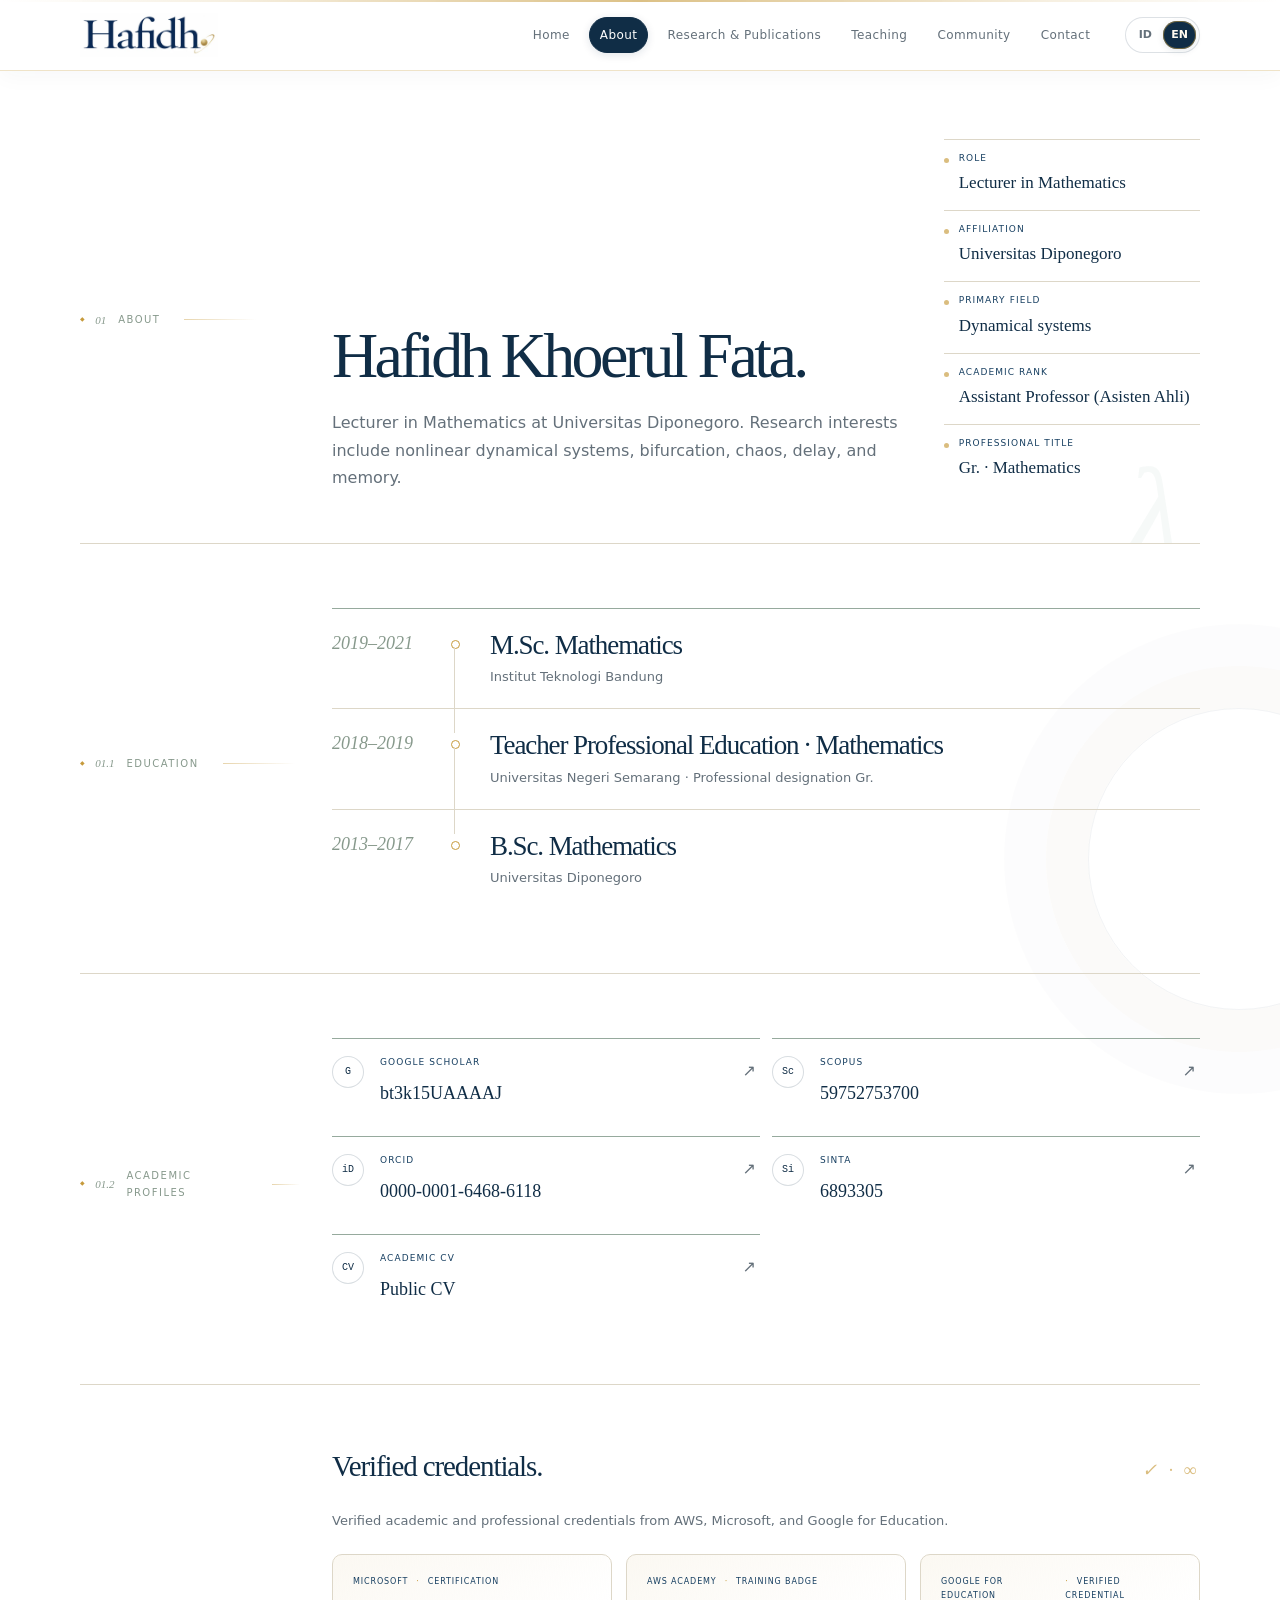
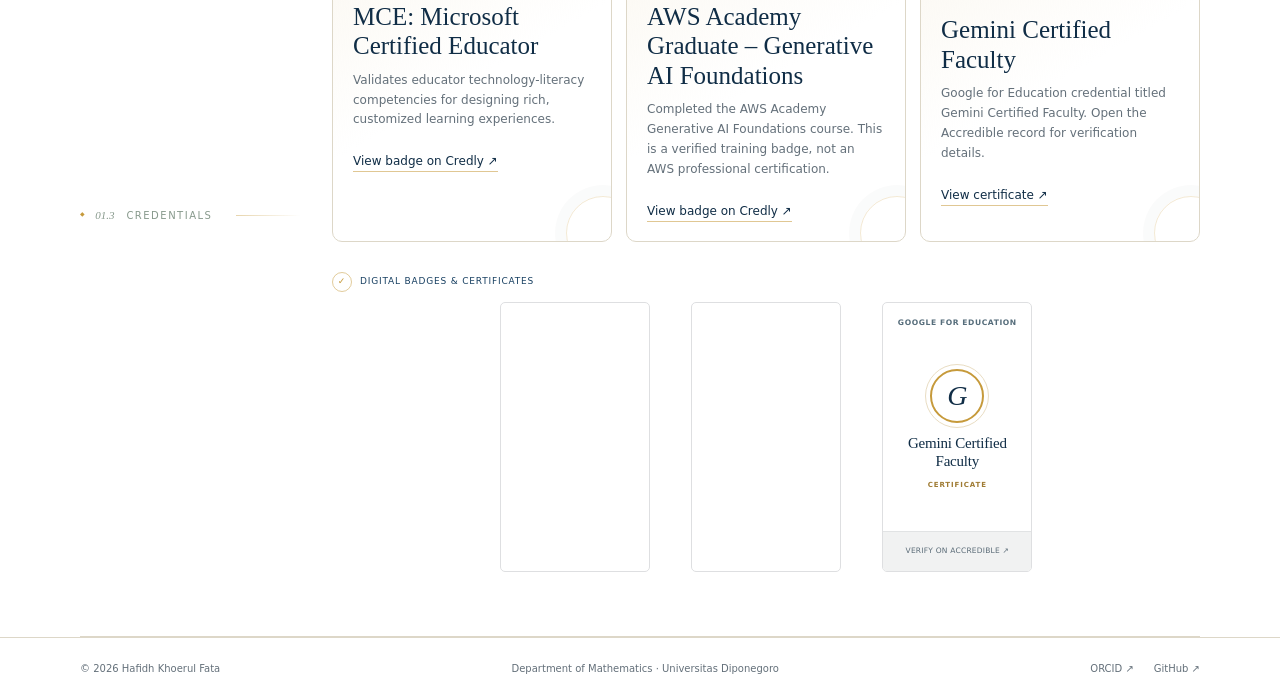
==== commit 7d3b8e36: "Update English academic rank on about/index.html" ====
--- a/about/index.html
+++ b/about/index.html
@@ -31,7 +31,7 @@
 <div class="profile-summary">
 <div><small data-i18n="factRole">ROLE</small><strong data-i18n="factRoleValue">Lecturer in Mathematics</strong></div>
 <div><small data-i18n="factAff">AFFILIATION</small><strong data-i18n="factAffValue">Universitas Diponegoro</strong></div>
-<div><small data-i18n="factField">PRIMARY FIELD</small><strong data-i18n="factFieldValue">Dynamical systems</strong></div><div><small data-i18n="academicRankLabel">ACADEMIC RANK</small><strong data-i18n="academicRankValue">Asisten Ahli</strong></div><div><small data-i18n="professionalTitleLabel">PROFESSIONAL TITLE</small><strong data-i18n="professionalTitleValue">Gr. · Mathematics</strong></div>
+<div><small data-i18n="factField">PRIMARY FIELD</small><strong data-i18n="factFieldValue">Dynamical systems</strong></div><div><small data-i18n="academicRankLabel">ACADEMIC RANK</small><strong data-i18n="academicRankValue">Assistant Professor (Asisten Ahli)</strong></div><div><small data-i18n="professionalTitleLabel">PROFESSIONAL TITLE</small><strong data-i18n="professionalTitleValue">Gr. · Mathematics</strong></div>
 </div>
 </div>
 </section>
--- a/styles.css
+++ b/styles.css
@@ -1130,8 +1130,7 @@
 .cv-profile-ids strong{display:block;font-size:8.2px;line-height:1.15;color:#344b5d;font-weight:650}
 .cv-profile-ids span{display:block;font:7.8px/1.3 monospace;color:#687681;margin-top:1px;overflow-wrap:anywhere}
 
-/* Credential gallery: official Credly embeds plus a clearly typographic certificate frame.
-   Uniform 150x270 card dimensions, no generated imitation of an issuer's badge. */
+/* Credentials — matching outer frames at exactly 150 × 270 px. Credly content is embedded inside a fixed slot; Google has an original text-only certificate frame. */
 .cv-main-credentials .cv-credential-gallery,
 .credential-grid{
  display:grid;
@@ -1143,72 +1142,72 @@
  margin-inline:auto;
 }
 .cv-main-credentials .cv-credential-gallery{padding-top:12px}
-.cv-main-credentials .cv-credential-gallery>.cv-badge,
-.credential-grid>div,
-.credential-grid>.credential-text-frame{
- box-sizing:border-box;
- width:150px;
- min-width:150px;
- max-width:150px;
- height:270px;
- min-height:270px;
- margin:0;
- padding:0;
-}
-.cv-main-credentials .cv-credential-gallery>.cv-badge{
+.cv-main-credentials .cv-credential-gallery > .credential-slot,
+.credential-grid > .credential-slot{
+ box-sizing:border-box!important;
+ width:150px!important;
+ min-width:150px!important;
+ max-width:150px!important;
+ height:270px!important;
+ min-height:270px!important;
+ max-height:270px!important;
+ margin:0!important;
+ padding:0!important;
+ border:1px solid #dedfe1!important;
+ border-radius:5px!important;
+ background:#fff!important;
+ overflow:hidden!important;
  display:flex;
  flex-direction:column;
+ align-items:center;
  justify-content:flex-start;
- align-items:center;
- overflow:hidden;
-}
-.cv-main-credentials .cv-badge>div,
-.credential-grid>div{
- width:150px;
- max-width:150px;
- padding:0;
- transform:none;
-}
-.cv-main-credentials .cv-badge iframe,
-.credential-grid>div iframe{
- display:block;
- width:150px!important;
- height:270px!important;
- border:0;
- max-width:150px;
-}
-/* Bespoke text-only certificate card (not an issuer-issued image badge) */
-.cv-main-credentials .cv-credential-gallery>.credential-text-frame,
-.credential-grid>.credential-text-frame{
- box-sizing:border-box;
- display:flex;
- flex-direction:column;
- justify-content:space-between;
- align-items:stretch;
- overflow:hidden;
- width:150px;
- min-width:150px;
- max-width:150px;
- height:270px;
- min-height:270px;
- gap:0;
- margin:0;
- padding:0;
- border:1px solid #dedfe1;
- border-radius:5px;
- background:#ffffff;
+ align-self:start;
+ transform:none!important;
+}
+/* Provider iframe stays within frame; issuer artwork is not stretched. */
+.cv-main-credentials .credential-slot--credly>div,
+.credential-grid .credential-slot--credly>div{
+ width:148px!important;
+ min-width:148px!important;
+ max-width:148px!important;
+ height:268px!important;
+ min-height:268px!important;
+ margin:0!important;
+ padding:0!important;
+ transform:none!important;
+}
+.cv-main-credentials .credential-slot--credly iframe,
+.credential-grid .credential-slot--credly iframe{
+ display:block!important;
+ box-sizing:border-box!important;
+ width:148px!important;
+ height:268px!important;
+ min-width:148px!important;
+ max-width:148px!important;
+ min-height:268px!important;
+ max-height:268px!important;
+ margin:0!important;
+ padding:0!important;
+ border:0!important;
+}
+/* Google: typographic frame rather than an unofficial imitation of an issuer badge. */
+.cv-main-credentials .credential-slot.credential-text-frame,
+.credential-grid .credential-slot.credential-text-frame{
+ display:flex!important;
+ align-items:stretch!important;
+ justify-content:space-between!important;
+ gap:0!important;
  color:#102d46;
  text-decoration:none;
- transform:none;
 }
 .credential-text-frame .credential-type-top{
- flex:0 0 auto;
- padding:15px 8px 0;
+ display:block;
+ padding:15px 7px 0;
  text-align:center;
- font-size:8px;
- letter-spacing:.1em;
- line-height:1.45;
+ font-size:7.6px;
  font-weight:650;
+ letter-spacing:.075em;
+ line-height:1.4;
  color:#566d7b;
 }
 .credential-text-frame .credential-type-center{
@@ -1216,77 +1215,67 @@
  min-height:0;
  display:flex;
  flex-direction:column;
+ justify-content:center;
  align-items:center;
- justify-content:center;
- gap:10px;
- padding:8px 10px 12px;
+ gap:11px;
+ padding:8px 9px;
+ text-align:center;
 }
 .credential-text-frame .credential-type-mark{
  box-sizing:border-box;
  display:grid;
  place-items:center;
- width:58px;
- height:58px;
- flex:0 0 58px;
+ flex:0 0 54px;
+ width:54px;
+ height:54px;
+ border:2px solid #c69a3b;
  border-radius:50%;
- border:2px solid #c69a3b;
  outline:1px solid #e9ddc3;
  outline-offset:4px;
- font:italic 30px/1 Georgia,'Times New Roman',serif;
+ font:italic 28px/1 Georgia,'Times New Roman',serif;
  color:#102d46;
 }
 .credential-text-frame .credential-type-name{
- display:block;
- font:normal 17px/1.13 Georgia,'Times New Roman',serif;
+ font:normal 15px/1.2 Georgia,'Times New Roman',serif;
  text-align:center;
- letter-spacing:-.4px;
  color:#102d46;
+ letter-spacing:-.2px;
+ overflow-wrap:break-word;
 }
 .credential-text-frame .credential-type-level{
- font-size:7.5px;
+ font-size:7px;
+ font-weight:650;
  letter-spacing:.13em;
- font-weight:650;
- line-height:1.35;
- text-align:center;
+ line-height:1.4;
  color:#9f7b33;
 }
 .credential-text-frame .credential-type-foot{
+ flex:0 0 40px;
  display:flex;
- flex:0 0 40px;
+ align-items:center;
  justify-content:center;
- align-items:center;
  width:100%;
- padding:7px 5px;
+ padding:6px;
+ box-sizing:border-box;
  border-top:1px solid #e1e3e4;
  background:#f1f2f2;
  font-size:7.5px;
- line-height:1.35;
- letter-spacing:.045em;
+ line-height:1.3;
+ letter-spacing:.03em;
+ color:#596a76;
  text-align:center;
- color:#596a76;
 }
 .credential-text-frame:hover,
-.credential-text-frame:focus-visible{
- border-color:#c69a3b!important;
-}
-.credential-detail-grid:has(.credential-detail:nth-child(3)){
- grid-template-columns:repeat(3,minmax(0,1fr));
-}
+.credential-text-frame:focus-visible{border-color:#c69a3b!important}
+.credential-detail-grid:has(.credential-detail:nth-child(3)){grid-template-columns:repeat(3,minmax(0,1fr))}
 .cv-credential-print{display:none}
 @media(max-width:1000px){
- .credential-detail-grid:has(.credential-detail:nth-child(3)){
-  grid-template-columns:repeat(2,minmax(0,1fr));
- }
+ .credential-detail-grid:has(.credential-detail:nth-child(3)){grid-template-columns:repeat(2,minmax(0,1fr))}
 }
 @media(max-width:760px){
- .credential-detail-grid:has(.credential-detail:nth-child(3)){
-  grid-template-columns:1fr;
- }
+ .credential-detail-grid:has(.credential-detail:nth-child(3)){grid-template-columns:1fr}
  .cv-main-credentials .cv-credential-gallery,
- .credential-grid{
-  grid-template-columns:repeat(auto-fit,minmax(150px,1fr));
-  gap:12px;
- }
+ .credential-grid{gap:12px}
 }
 @media print{
  .cv-main-credentials .cv-credential-gallery{display:none!important}
